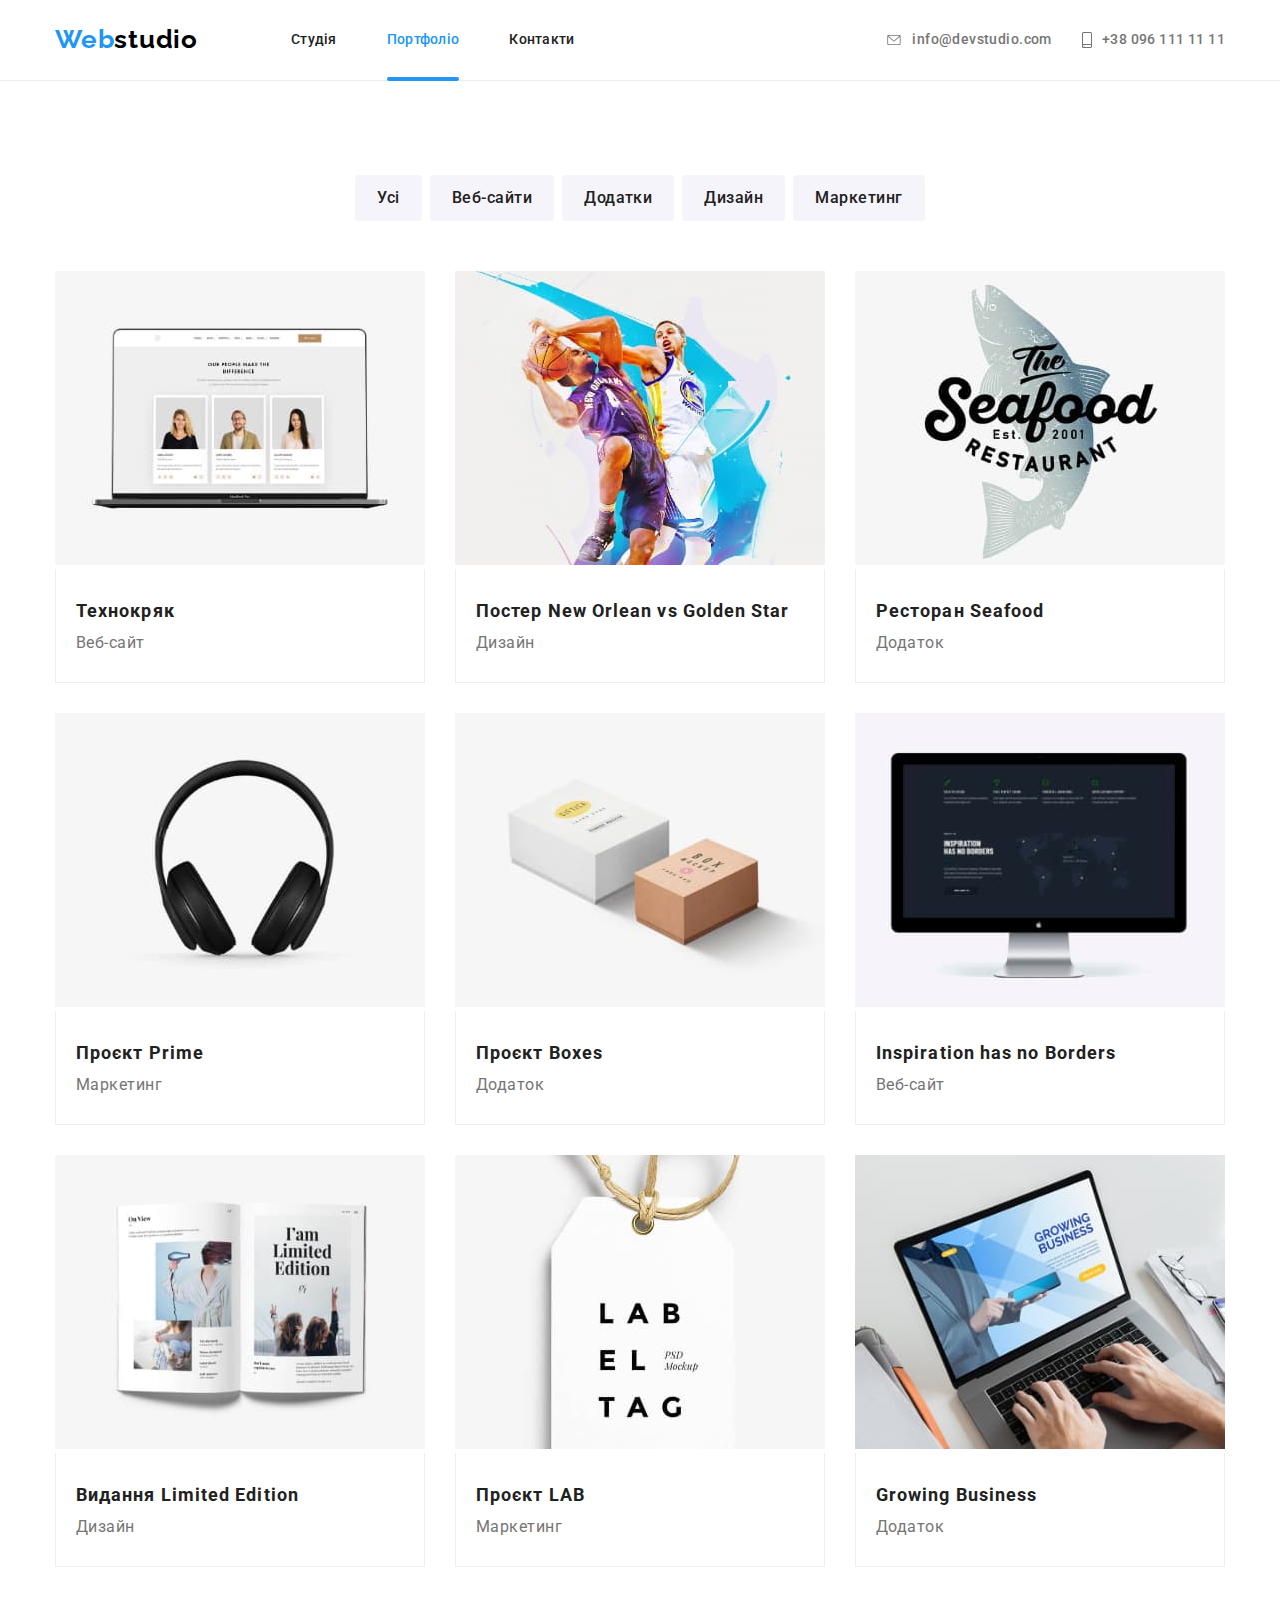
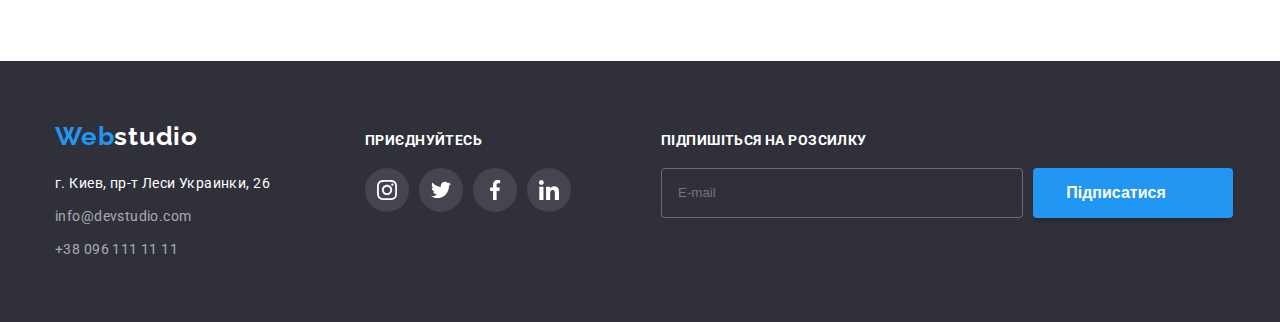
==== portfolio.html @ 60f8a57f "home-work-7-start" ====
<!DOCTYPE html>
<html lang="uk">

<head>
    <meta charset="UTF-8">
    <meta http-equiv="X-UA-Compatible" content="IE=edge">
    <meta name="viewport" content="width=device-width, initial-scale=1.0">
    <title>Document</title>
    <link rel="preconnect" href="https://fonts.googleapis.com">
    <link rel="preconnect" href="https://fonts.gstatic.com" crossorigin>
    <link href="https://fonts.googleapis.com/css2?family=Raleway:wght@700&family=Roboto:wght@400;500;700;900&display=swap"
        rel="stylesheet">
    <link rel="stylesheet" href="css/styles.css">

</head>

<body>
    <header class="headerr">
        <div class="conteiner">
            <nav class="head-naw"> <a href="/index.html" class="logo">Web<span class="stud">studio</span></a>
                <ul class="siste-nav list">
                    <li class="siste-li"><a href="./index.html" class="link">Студія</a></li>
                    <li class="siste-li"><a href="./portfolio.html" class="siste-a link">Портфоліо</a></li>
                    <li class="siste-li"><a href="./index.html" class="link">Контакти</a></li>
                </ul>
    
                <ul class="info list">
    
                    <li class="info-contackt">
                        <a href="mailto:info@devstudio.com" class="contackts">
    
                            <svg class="info-card" width="16" height="10">
                                <use href="./img/sprite.svg#envelope"></use>
                            </svg>
                            info@devstudio.com
    
                        </a>
                    </li>
    
                    <li class="info-contackt">
                        <a href="tel:+380961111111" class="contackts">
    
                            <svg class="info-card" width="10" height="16">
                                <use href="./img/sprite.svg#smartphone"></use>
                            </svg>
    
                            +38 096 111 11 11 </a>
                    </li>
    
                </ul>
            </nav>
        </div>
    </header>
<main>
        <!-- верхня частину -->
    <section class="about-porfolio porf-head">
        <div class="conteiner">
        <h1 class=" visually-hidden">Портфоліо</h1>
            <ul class="ebout-li list">
                <li class="ebount-link"><button type="button" class="btn">Усі</button></li>
                <li class="ebount-link"><button type="button" class="btn">Веб-сайти</button></li>
                <li class="ebount-link"><button type="button" class="btn">Додатки</button></li>
                <li class="ebount-link"><button type="button" class="btn">Дизайн</button></li>
                <li class="ebount-link"><button type="button" class="btn">Маркетинг</button></li>
                
            </ul>
        

            
        <!-- середина фото і опис робіт-->

        
            <ul class="hero list">  
                
                <li class="hero-child"> 
                <a href="" class="hero-site">
                <div class="hero-cart">
                    <p class="hero-p">Ресурс пропонує комплексні пропозиції з різним рівнем функціоналу та сервісів. Все це дозволить відвідувачу отримати
                    вичерпні відомості про компанію чи приватну особу.</p>
                   <img src="./img/porfolio/texno.jpg" alt="технокряк" width="370" >
                </div>
                   <div class="hero-block">
                        <h2 class="hero-titel">Технокряк</h2>
                        <p class="hero-text">Веб-сайт</p>
                    </div>
                </a>
                </li>
            
                <li class="hero-child"> 
                    <a href="" class="hero-site">
                        <div class="hero-cart">
                            <p class="hero-p">Ресурс пропонує комплексні пропозиції з різним рівнем функціоналу та сервісів. Все це дозволить
                                відвідувачу отримати
                                вичерпні відомості про компанію чи приватну особу.</p>
                            <img src="./img/porfolio/poster.jpg" alt="баскедбольні гравці" width="370">
                    </div>
                    <div class="hero-block">
                    <h2 class="hero-titel">Постер New Orlean vs Golden Star</h2>
                    <p class="hero-text">Дизайн</p>
                    </div>
                    </a>
                </li>

                <li class="hero-child"> 
                    <a href="" class="hero-site">
                        <div class="hero-cart">
                            <p class="hero-p">Ресурс пропонує комплексні пропозиції з різним рівнем функціоналу та сервісів. Все це дозволить
                                відвідувачу отримати
                                вичерпні відомості про компанію чи приватну особу.</p>
                            <img src="./img/porfolio/restuarent.jpg" alt="акула" width="370">
                        </div>
                            <div class="hero-block">
                    <h2 class="hero-titel">Ресторан Seafood</h2>
                    <p class="hero-text">Додаток</p>
                    </div>
                    </a>
                </li>

                <li class="hero-child"> 
                    <a href="" class="hero-site">
                        <div class="hero-cart">
                            <p class="hero-p">Ресурс пропонує комплексні пропозиції з різним рівнем функціоналу та сервісів. Все це дозволить
                                відвідувачу отримативичерпні відомості про компанію чи приватну особу.</p>
                            <img src="./img/porfolio/prime.jpg" alt="навушники" width="370">
                    </div>
                    <div class="hero-block">
                    <h2 class="hero-titel">Проєкт Prime</h2>
                    <p class="hero-text">Маркетинг</p>
                    </div>
                    </a>
                </li>

                <li class="hero-child"> 
                    <a href="" class="hero-site">
                        <div class="hero-cart">
                            <p class="hero-p">Ресурс пропонує комплексні пропозиції з різним рівнем функціоналу та сервісів. Все це дозволить
                                відвідувачу отримати вичерпні відомості про компанію чи приватну особу.</p>
                                <img src="./img/porfolio/box.jpg" alt="Коробка" width="370">
                        </div>
                    <div class="hero-block">
                    <h2 class="hero-titel">Проєкт Boxes</h2>
                    <p class="hero-text">Додаток</p>
                    </div>
                    </a>
                </li>

                <li class="hero-child"> 
                    <a href="" class="hero-site">
                        <div class="hero-cart">
                            <p class="hero-p">Ресурс пропонує комплексні пропозиції з різним рівнем функціоналу та сервісів. Все це дозволить
                                відвідувачу отримати вичерпні відомості про компанію чи приватну особу.</p>
                            <img src="./img/porfolio/imac.jpg" alt="компютер" width="370">
                         </div>
                    <div class="hero-block">
                    <h2 class="hero-titel">Inspiration has no Borders</h2>
                    <p class="hero-text">Веб-сайт</p>
                    </div>
                    </a>
                </li>

                <li class="hero-child"> 
                    <a href="" class="hero-site">
                        <div class="hero-cart">
                            <p class="hero-p">Ресурс пропонує комплексні пропозиції з різним рівнем функціоналу та сервісів. Все це дозволить
                                відвідувачу отримативичерпні відомості про компанію чи приватну особу.</p>
                             <img src="./img/porfolio/book.jpg" alt="книга" width="370">
                        </div>
                    <div class="hero-block">
                       <h2 class="hero-titel">Видання Limited Edition</h2>
                        <p class="hero-text">Дизайн</p>
                    </div>
                    </a>
                </li>
                
                <li class="hero-child"> 
                    <a href="" class="hero-site">
                        <div class="hero-cart">
                            <p class="hero-p">Ресурс пропонує комплексні пропозиції з різним рівнем функціоналу та сервісів. Все це дозволить
                                відвідувачу отримативичерпні відомості про компанію чи приватну особу.</p>
                            <img src="./img/porfolio/lab.jpg" alt="картинка" width="370">
                        </div>
                    <div class="hero-block">
                        <h2 class="hero-titel">Проєкт LAB</h2>
                        <p class="hero-text">Маркетинг</p>
                    </div>
                    </a>
                </li>

                <li class="hero-child"> 
                    <a href="" class="hero-site">
                        <div class="hero-cart">
                            <p class="hero-p">Ресурс пропонує комплексні пропозиції з різним рівнем функціоналу та сервісів. Все це дозволить
                                відвідувачу отримативичерпні відомості про компанію чи приватну особу.</p>
                            <img src="./img/porfolio/macbook.jpg" alt="компютер" width="370">
                        </div>
                    <div class="hero-block">
                         <h2 class="hero-titel">Growing Business</h2>
                        <p class="hero-text">Додаток</p>
                    </div>
                    </a>
                </li>
            </ul>

        </div>
    </section>
       
</main>
   

<footer class="footer">
    <div class="conteiner conteiner-flex">

        <div class="foter1">
            <a href="index.html" class="logo">Web<span class="llogo">studio</span></a>
            <address class="address">
                <ul class="titel list">
                    <li><a href="https://goo.gl/maps/CPtrU1FHBa2aNyZL9" target="_blank"
                            rel="noopener noreferrer nofollow" class="adress">г. Киев, пр-т Леси
                            Украинки, 26</a></li>
                    <li><a href="mailto:info@devstudio.com" class="contackt">info@devstudio.com</a></li>
                    <li><a href="tel:+380961111111" class="contackt">+38 096 111 11 11</a></li>
                </ul>
            </address>
        </div>

        <div class="footer2">
            <h4 class="gogo">приєднуйтесь</h4>
            
            <ul class="communic-ul list">
                <li class="communic-li">

                    <a href="" class="a-communic">
                        <svg class="svg-communic" width="20" height="20">
                            <use href="./img/sprite.svg#instagram" class="use"></use>
                        </svg>
                    </a>

                </li>
                <li class="communic-li">

                    <a href="" class="a-communic">
                        <svg class="svg-communic" width="20" height="20">
                            <use href="./img/sprite.svg#twitter" class="use"></use>
                        </svg>
                    </a>

                </li>
                <li class="communic-li">

                    <a href="" class="a-communic">
                        <svg class="svg-communic" width="20" height="20">
                            <use href="./img/sprite.svg#facebook" class="use"></use>
                        </svg>
                    </a>

                </li>
                <li class="communic-li">

                    <a href="" class="a-communic">
                        <svg class="svg-communic" width="20" height="20">
                            <use href="./img/sprite.svg#in" class="use"></use>
                        </svg>
                    </a>

                </li>
            </ul>
        </div>


        <div class="footer3">
        
            <form action="" class="footer-form">
        
                <div class="flow-input">
                    <label for="email">Підпишіться на розсилку</label>
                    <input type="email" id="email" placeholder="E-mail" class="foot-input">
                </div>
        
                <div class="flow-foot">
                    <button class="flow-btn"> Підписатися
                        <svg class="flow-svg">
                            <use href="./img/ icons.svg#icon"></use>
                        </svg>
                    </button>
                </div>
            </form>
        </div>
        
        </div>
        </footer>

    </div>
</footer>
</body>

</html>
---- css/styles.css ----
/* основний колір color: #212121; */

/* синій колір #2196F3 */

/* для контактів #757575 */ 

/* для лого 2 #000000*/ 

/* для фону кнопки #F5F4FA */

/* для білого тексту #FFFFFF; */



h1,
h2,
h3,
h4,
h5,
h6,
ul,
p { margin: 0;
}

.conteiner { width: 1170px;
margin: 0 auto;
padding-left: 15px;
padding-right: 15px;}

* { text-decoration: none;}

:root { 
    --basic-colour:#212121;
    --minor-colour:#2196F3;
    --contacts-coluor:#757575;
    --logo-colour:#000000; 
    --button-colour:#F5F4FA;
    --text-wite:#FFFFFF; 
    --fon-colour: #F5F5F5;
    --footer-colour:rgba(255, 255, 255, 0.6);
    --button-active: #188CE8;
    --sectiom-dark-:#2F303A;
    --box-shadow-cart :0px 1px 3px rgba(0, 0, 0, 0.12),
        0px 1px 1px rgba(0, 0, 0, 0.14),
        0px 2px 1px rgba(0, 0, 0, 0.2);
    --sicial-colour-:#AFB1B8;
    --company-colour--: #AFB1B8;
    --linear-gradient-about--:rgba(47, 48, 58, 0.4);
    --icon-footer--: rgba(255, 255, 255, 0.1);
    --hover-card--:box-shadow: 0px 1px 1px rgba(0, 0, 0, 0.12), 0px 4px 4px rgba(0, 0, 0, 0.06), 1px 4px 6px rgba(0, 0, 0, 0.16);}

body { 
 color:var(--basic-colour);
 font-family: 'Roboto' , sans-serif; 
 font-style: normal;
margin: 0px;}
 
 /* загального використання */
 .visually-hidden { position: absolute;
        white-space: nowrap;
        width: 1px;
        height: 1px;
        overflow: hidden;
        border: 0;
        padding: 0;
        clip: rect(0 0 0 0);
        clip-path: inset(50%);
        margin: -1px;}
 
        .list {list-style: none;}

/* шапка */

.headerr {
border-bottom: 1px solid #ECECEC;}


.headerr .link{display: block;
text-decoration: none;
padding: 32px 0px;}

.headerr .head-naw { display: flex;
    align-items: center;}


.headerr .logo { margin-right: 93px;
    padding: 24px 0px;
    
    font-family: 'Raleway';
    font-weight: 700;
    font-size: 26px;
    line-height: 1.2;
    letter-spacing: 0.03em;
    color: var(--minor-colour);
    text-decoration: none;}
.logo .stud {color: var(--logo-colour);}



.siste-nav .link {
    font-weight: 500;
    font-size: 14px;
    line-height: 1.14;
    letter-spacing: 0.02em;
color: var(--basic-colour);
transition: color 250ms cubic-bezier(0.4, 0, 0.2, 1);}

.siste-nav .link:hover { color: var(--minor-colour);
}

.siste-nav .link:focus { color: var(--minor-colour);
}

.siste-nav {
display: flex;
padding: 0px;}

.siste-nav {gap: 50px;}

.siste-li { 
position: relative;
display: block;}

.siste-li .siste-a { color: var(--minor-colour);}

.siste-a::after {
    display: block;
    position: absolute;
    content: "";
    bottom: -1px;
    width: 100%;
    height: 4px;
    background-color:var(--minor-colour);
    border-radius: 2px;
}


/* контакти */

.info {display: flex;
align-items: center;}
 
.info {margin-left: auto;}

.info .info-contackt:last-child {margin-left: 30px;}

.info .contackts {
display: flex;
align-items: center;
    
padding-top: 32px;
padding-bottom: 32px;
font-weight: 500;
font-size: 14px;
line-height: 1.14;
letter-spacing: 0.03em;
color: var(--contacts-coluor);
transition: color 250ms cubic-bezier(0.4, 0, 0.2, 1);}

.info-card {fill: var(--contacts-coluor);}
.info .info-card {
    margin-right: 10px;
}
.contackts:hover ,
.contackts:focus  {
color: #188CE8; 
}
.contackts:hover svg,
.contackts:focus svg{
    fill: #188CE8;}







.headerr .link {text-decoration:none}
.headerr .logo {text-decoration: none}
.headerr .contackts {text-decoration: none}
/* верхня частина*/

.about {background-color:var(--sectiom-dark-);
    padding-top: 200px;
    padding-bottom: 200px;
}

.about {
    width: 1600px;
    margin: 0 auto;
    background-image: linear-gradient(var(--linear-gradient-about--), var(--linear-gradient-about--)), url(../img/Img.svg) ;
    background-repeat: no-repeat;
    
}

.about .titel {
    margin: 0 auto;
    max-width: 696px;
    text-align: center;
    font-weight: 900;
    font-size: 44px;
    line-height: 1.36;
    letter-spacing: 0.06em;
    text-transform: uppercase;
    color: var(--text-wite)}

    .about  .about-btn { 
        border: none;
        color: var(--text-wite);
        background-color: var(--minor-colour);  
        cursor: pointer;
        font-weight: 700;
        font-size: 16px;
        line-height: 1.87;
        letter-spacing: 0.06em;}

       .about .about-btn {
        display: block;
        margin: 0 auto ;
        margin-top: 30px;
        padding: 10px 32px;
       
        border-radius: 4px;
        box-shadow: 0px 4px 4px rgba(0, 0, 0, 0.15);
        font-family: 'Roboto',sans-serif;
        transition: background-color 250ms cubic-bezier(0.4, 0, 0.2, 1);}

        .about .about-btn:hover {background-color: var(--button-active);
        }
        .about .about-btn:focus {background-color: var(--button-active);
        }
        
           /* кнопка */

       .backdrop { 
        position: fixed;
        top: 0;
        left: 0;
        width: 100%;
        height: 100%;
        background-color: rgba(0, 0, 0, 0.2);
        opacity: 1;
        transition: opacity 250ms cubic-bezier(0.4 , 0 , 0.2 , 1) ;
        } 

       .is-hidden { 
        opacity: 0;
        pointer-events: none;
        transition: opacity 250ms cubic-bezier(0.4, 0, 0.2, 1) ;
    }
        
        .modal{
        position: absolute;
        
        top: 50%;
        left: 50%;
        min-height: 581px;
        min-width: 528px;
        
        background-color: #FFFFFF;
        transform: translate(-50%, -50%);
        
        box-shadow: 0px 1px 3px rgba(0, 0, 0, 0.12), 0px 1px 1px rgba(0, 0, 0, 0.14), 0px 2px 1px rgba(0, 0, 0, 0.2);
        border-radius: 4px;}

        .modal-btn { 
            position: absolute;
            display: flex;
            align-items: center;
            justify-content: center;
            width: 30px;
            height: 30px;
            top: 10px;
            right: 10px;
            border-radius: 50%;
            border: 1px solid rgba(0, 0, 0, 0.1);
            background-color: #FFFFFF;
            z-index: 1;
        cursor: pointer;}

            .modal-btn:hover .modal-svg ,
            .modal-btn:focus .modal-svg
            { fill: var(--minor-colour);}

        .modal-svg { 
            position: absolute;
            width: 18px;
            height: 18px;
            fill: #000000;
            transition: fill 250ms cubic-bezier(0.4, 0, 0.2, 1);}

                 
/*-- ввод даних  */

.form-group { padding: 40px;
position: relative;}

 .modal-p {
text-align: center;
font-weight: 700;
font-size: 20px;
line-height: 23px;
text-align: center;
letter-spacing: 0.03em;
color: #212121;
margin-bottom: 12px;
}

.box-input{ 
display: flex;
flex-direction: column;
position: relative;

}

.box-input label { 
    font-weight: 400;
        font-size: 12px;
        line-height: 14px;
        letter-spacing: 0.01em;
        color: #757575;
        margin-bottom: 4px;
}
    
.box-input .class-input {
    
    width: 100%;
    max-width: 406px;
    padding-left: 42px;
    height: 38px;
    border: 1px solid rgba(33, 33, 33, 0.2);
    border-radius: 4px;
    margin-bottom: 10px;
    outline: none;
    transition: border 250ms cubic-bezier(0.4 , 0 , 0.2 , 1);
    cursor: pointer;
}



.box-input .svg-box {
    position: absolute;
    top: 38px;
    left: 14px;
    transform: translateY(-50%);
    
    width: 18px;
    height: 18px;
    transition: fill 250ms cubic-bezier(0.4, 0, 0.2, 1);}


.lebal-box:focus-within + .focus-box {fill: var(--minor-colour); }
.lebal-box:focus-within .class-input { border-color: var(--minor-colour);}

.lebal-box:hover + .focus-box {fill: var(--minor-colour);}
.lebal-box:hover .class-input {border-color: var(--minor-colour);}




.textarea-coment {
    box-sizing: border-box;
    max-width: 448px;
    max-height: 120px;
    border: 1px solid rgba(33, 33, 33, 0.2);
    border-radius: 4px;
    resize: none;
 }

 .box-input textarea { 
    font-weight: 400;
        font-size: 12px;
        line-height: 14px;
        letter-spacing: 0.01em;
        color: rgba(117, 117, 117, 0.5);
        padding: 12px 16px;
        outline: none}
   


/*-- нижній рядок  */

.label-check { 
    display: flex;
    justify-content: flex-start;
    align-items: center;

    margin-top: 20px;
    margin-left: 12px;
    gap: 10px;
   
   font-weight: 400;
        font-size: 14px;
        line-height: 24px;
        letter-spacing: 0.03em;
        color: #757575;}
    
.checkbox:checked + .span-box { 
    background-color: var(--minor-colour);
    background-image: url(../img/like.svg);
    background-size: contain;
    border-color: var(--minor-colour);}
        

 .checkbox {
     appearance: none;
     position: absolute;}
  
.span-box {
     width: 13px;
    height: 13px;
    border: 2px solid #212121;
    border-radius: 4px;}

.checkbox-a {
    color: var(--minor-colour);
    text-decoration: underline;
}


    .btn-send {
     position: absolute;
     top: 491px;
     left: 164px;
     width: 200px;
     height: 50px;


     background: #2196F3;
     box-shadow: 0px 4px 4px rgba(0, 0, 0, 0.15);
     border-radius: 4px;
     color: var(--text-wite);
     border: 0px;
     cursor: pointer;
     transition: background-color 250ms cubic-bezier(0.4 , 0 , 0.2 , 1 );}

     .btn-send:hover { background-color: var(--button-active);}


 

         
  /*-- про нас */
  
.block-about { 
    display: flex;
    justify-content: center;
width: 270px;
height: 120px;
background-color: var(--button-colour);
border-radius: 4px;
}
  
.block-about .about-svg { 
padding-top: 25px;
    width: 65px;
    height: 70px;
}
  
.about-us .titel {
    
    margin-bottom: 10px;
    font-weight: 700;
    font-size: 14px;
    line-height: 1.2;
    letter-spacing: 0.03em;
    text-transform: uppercase;
    color: var(--basic-colour);
    text-transform: uppercase;}

    .about-us .text {
        font-weight: 400;
        font-size: 14px;
        line-height: 2.0;
        letter-spacing: 0.03em;
        color: var(--contacts-coluor);}

    .about-us .about-me { 
        display: flex;
        padding-top: 94px;
        padding-bottom: 94px;
        padding-left: 0px;
    }
    
    
   
    .about-us  .list-li { width: 270px;}
    .about-us .list-li:not(:last-child) {margin-right: 30px;}

    
        .block-about { 
        text-align: center;
        width: 270px;
        height: 120px; 
        background-color: var(--button-colour);
        border-radius: 4px ;
        
        margin-bottom: 30px;}
        
        .block-svg { width: 65px;
        height: 70px;
        margin: 25px;}

        


/* -- чим ми займаємось-- */
.our-work {padding-bottom: 94px;}

.our-work .our-work-titel {
    text-align: center;
   margin-bottom: 50px;
    
    font-weight: 700;
    font-size: 36px;
    line-height: 1.2;
    letter-spacing: 0.03em;
    color: var(--basic-colour);}

 .work { display: flex;
         padding-left: 0px;
        margin: -15px;}


.work-li {margin: 15px;}


 

/* -- наша команда -- */
 
.team {background-color: var(--button-colour);

padding-top: 94px;
padding-bottom: 94px;}

.team .cart {background-color: var(--text-wite);
box-shadow: var(--box-shadow-cart);
}
.team .titel {
    margin-bottom: 50px;
    
    text-align: center;
    font-weight: 700;
    font-size: 36px;
    line-height: 1.2;
   letter-spacing: 0.03em;
    color:var(--basic-colour);}

.team .men {
        padding-top: 30px;
        text-align: center;
        font-weight: 500;
        font-size: 16px;
        line-height: 1.2;
        letter-spacing: 0.03em;
        color:var(--basic-colour);}

.team .text {margin-top: 10px;
            padding-bottom: 15px;
            text-align: center;
            font-weight: 400;
            font-size: 16px;
            line-height: 1.2;
            letter-spacing: 0.03em;
            color:var(--contacts-coluor);}

        .team-lid { padding: 0px;}

        .team .team-lid { display: flex;}
        .team .cart + .cart { margin-left: 30px;}
        
        .team .social {
            display: flex;
           justify-content: center;
       
        margin-bottom: 30px;
        padding: 0px;
        gap: 10px;}

        .team .svg-social { fill:var(--sicial-colour-);
        transition: fill 250ms cubic-bezier(0.4, 0, 0.2, 1);}
        .team .a-social {
            display: flex;
            padding: 12px;
            border-radius: 50%;
            transition: background-color 250ms cubic-bezier(0.4, 0, 0.2, 1); }

        .team .a-social:hover ,
        .team .a-social:focus { background-color: var(--button-active);}
       
        .team .a-social:hover use ,
        .team .a-social:focus use{fill: #FFFFFF;}
        
        
/* постійний клієнт*/


.client {
padding-top: 94px;
padding-bottom: 94px;}

.client .client-p { font-weight: 700;
    font-size: 36px;
    line-height: 42px;
    text-align: center;
    letter-spacing: 0.03em;
    color: #212121;}

.company {
display: flex;
justify-content: center;
gap: 30px;
margin-top: 50px;
padding: 0px;}

  

.company-a {
    display: flex;
    align-items: center;
    justify-content: center;
    width: 170px;
    height: 92px;
    border: 1px solid #AFB1B8;
    border-radius: 4px;
    cursor: pointer;
    transition: border-color 250ms cubic-bezier(0.4, 0, 0.2, 1);}

.company-svg {
    width: 106px;
    height: 60px;
    fill: var(--company-colour--);
    padding: 18px 32px;
    transition: fill 250ms cubic-bezier(0.4, 0, 0.2, 1) }
  

       .company-svg:hover ,
       .company-svg:focus
        {fill: var(--button-active);}
    
        .company-a:hover ,
        .company-a:focus { border-color: #188CE8;} 

        .company-a:focus svg ,
        .company-a:hover svg {fill: var(--button-active);
        }

/* 2 верхня частина для порфоліо навігація*/

.about-porfolio {text-align: center;
padding-top: 94px;
padding-bottom: 94px;}

.about-porfolio .ebout-li {display: flex;
    justify-content: center;
margin-bottom: 50px;
gap: 8px;
padding: 0px;}


.ebout-li .btn { border-radius: 4px;
border: 0px;}
.ebout-li .btn { padding: 6px 22px;}

.about-porfolio .btn {background: #F5F4FA;
    color:var(--basic-colour);
    font-family: 'Roboto';
    font-weight: 500;
    font-size: 16px;
    line-height: 2.15;
    letter-spacing: 0.03em;
    cursor: pointer;
transition: background-color 250ms cubic-bezier(0.4, 0, 0.2, 1), color 250ms cubic-bezier(0.4, 0, 0.2, 1);}

.about-porfolio .btn:hover,
.about-porfolio .btn:focus {background-color: var(--minor-colour);
color: var(--text-wite);
}

.ebout-li {
    
    font-weight: 500;
    font-size: 16px;
    line-height: 1.6;
    letter-spacing: 0.03em;}

    
/* 2 середина фото і опис робіт*/



.hero {display: flex;
flex-wrap: wrap;
margin: -15px;
padding: 0px;} 

.hero-child {
   
    flex-basis: calc(100% / 3 - 30px);
    margin: 15px; }

.hero-site {
    position: relative;
    transition: box-shadow 250ms cubic-bezier(0.4, 0, 0.2, 1);
 }

.hero-cart { 
    overflow: hidden;
    position: relative;
}
.hero-cart::after    {
    z-index: 0;
    opacity: 0;
    position: absolute;
    transform: translateY(100%);
    content: "";
    left: 0;
    top: 0;
    width: 100%;
    height: 294px;
    background: rgba(33, 150, 243, 0.9);
    transition: opacity 250ms cubic-bezier(0.4, 0, 0.2, 1) ,
    transform 250ms cubic-bezier(0.4, 0, 0.2, 1);
}

.hero-p {
position: absolute;
padding: 63px 24px;
z-index: 1;
opacity: 0;
transform: translateY(100%);
    
    font-weight: 400;
    font-size: 18px;
    line-height: 28px;
    letter-spacing: 0.03em;
    color: var(--text-wite);
    transition: opacity 250ms cubic-bezier(0.4, 0, 0.2, 1),
    transform 250ms cubic-bezier(0.4, 0, 0.2, 1);
}


.hero-site:focus .hero-p ,
.hero-site:hover .hero-p{
    transform: translateY(0);
    opacity: 1;
    
    
}

.hero-site:focus .hero-cart::after ,
.hero-site:hover .hero-cart::after {
    transform: translateY(0);
    opacity: 1;
   
}

.hero-site {display: block;}

.hero-site:hover , 
.hero-site:focus
{box-shadow: 0px 1px 1px rgba(0, 0, 0, 0.12), 0px 4px 4px rgba(0, 0, 0, 0.06), 1px 4px 6px rgba(0, 0, 0, 0.16);
}




.hero-block { 

padding: 24px 20px;
border: 1px solid #EEEEEE;
border-top: none;}



.hero-titel {
    
    text-align: initial;
    font-weight: 700;
    font-size: 18px;
    line-height: 2.0;
    letter-spacing: 0.06em;
    color:var(--basic-colour); }

.hero-text {
   
    
    text-align: initial;
    font-weight: 400;
    font-size: 16px;
    line-height: 1.8;
    letter-spacing: 0.03em;
    color: var(--contacts-coluor);}


/* підвал */
.footer {
background-color: #2F303A;
padding-top: 60px;
padding-bottom: 60px;
font-family: 'Roboto';
font-style: normal;
}

.conteiner-flex {display: flex;
    align-items: baseline;}



.footer .logo {
    height: 31px;
    margin-bottom: 20px;
    display: inline-block;
    font-family: 'Raleway';
    font-weight: 700;
    font-size: 26px;
    line-height: 1.2;
    letter-spacing: 0.03em;
    color: var(--minor-colour);
    text-decoration: none;}

.address { font-family:normal;
    width: 240px;
    margin: 0px;
}

.footer  .llogo {color:var(--text-wite);
}



.titel {font-family: 'Roboto';
    font-style: normal;
     padding: 0px;} 

   .footer .contackt {

    font-weight: 400;
    font-size: 14px;
    line-height: 1.71;
    letter-spacing: 0.03em;
    color:var(--footer-colour);
    text-decoration: none;
    font-style: normal;
    transition: color 250ms cubic-bezier(0.4, 0, 0.2, 1);}
    
    .footer .contackt:hover ,
    .footer .contackt:focus {color: var(--minor-colour);
    }
     

    .footer .adress {
        font-weight: 400;
        font-size: 14px;
        line-height: 1.71;
        letter-spacing: 0.03em;
        color:var(--text-wite);
        text-decoration: none;
        font-style: normal;
        transition: color 250ms cubic-bezier(0.4, 0, 0.2, 1);}

     .footer .adress:hover ,
    .footer .adress:focus {color: var(--minor-colour);
    }
     
      
      .footer .titel li{margin-bottom: 9px;}
    .footer .titel li:last-child{margin-bottom: 0px;}

   
    
    .footer2 {margin-left: 70px;}

    .gogo {
        
        margin-bottom: 20px;
        font-weight: 700;
        font-size: 14px;
        line-height: 16px;
        letter-spacing: 0.03em;
        text-transform: uppercase;
        color: var(--text-wite)}

    .communic-ul{
    display: flex;
    justify-content: center;
    padding: 0px;
    gap: 10px;}

     .communic-li {
       
        padding: 0px;
        width: 44px;
        height: 44px; }

      .a-communic {
        display: flex;
        padding: 12px;
        border-radius: 50%;
        background-color: var(--icon-footer--);
        transition: background-color 250ms cubic-bezier(0.4, 0, 0.2, 1);}

        .a-communic:hover ,
        .a-communic:focus{background-color: var(--minor-colour);
        }
        .svg-communic {fill: var(--text-wite);}



        /* footer3 */
        
        .footer3 { margin-left: 90px;}

        .footer-form {
            display: flex;
            align-items: flex-end;
           }

        .footer3 .flow-input {
          display: flex;
          flex-direction: column;
          font-weight: 700;
          gap: 20px;      
          font-size: 14px;
                line-height: 16px;
                letter-spacing: 0.03em;
                text-transform: uppercase;
                color: #FFFFFF;
        }

        .footer3 .foot-input { 
            width: 342px;
            height: 46px;
            border: 1px solid rgba(255, 255, 255, 0.3);
            background: inherit;
            border-radius: 4px;
            outline: none;
            color: var(--text-wite);
            padding-left: 16px;

        }

        
        

        .footer3 .flow-btn { 
            display: flex;
            align-items: center;
            justify-content: center;

            margin-left: 10px;


            background-color: #2196F3 ;
            width: 200px;
            height: 50px;
            box-shadow: 0px 4px 4px rgba(0, 0, 0, 0.15);
            border-radius: 4px;
            border: none;

            font-weight: 700;
            font-size: 16px;
            line-height: 30px;
            color: var(--text-wite)}
                
            
               
                
            


       
       

        .flow-svg { 
        width: 24px;
        height: 24px;
        padding-left: 10px;
        }
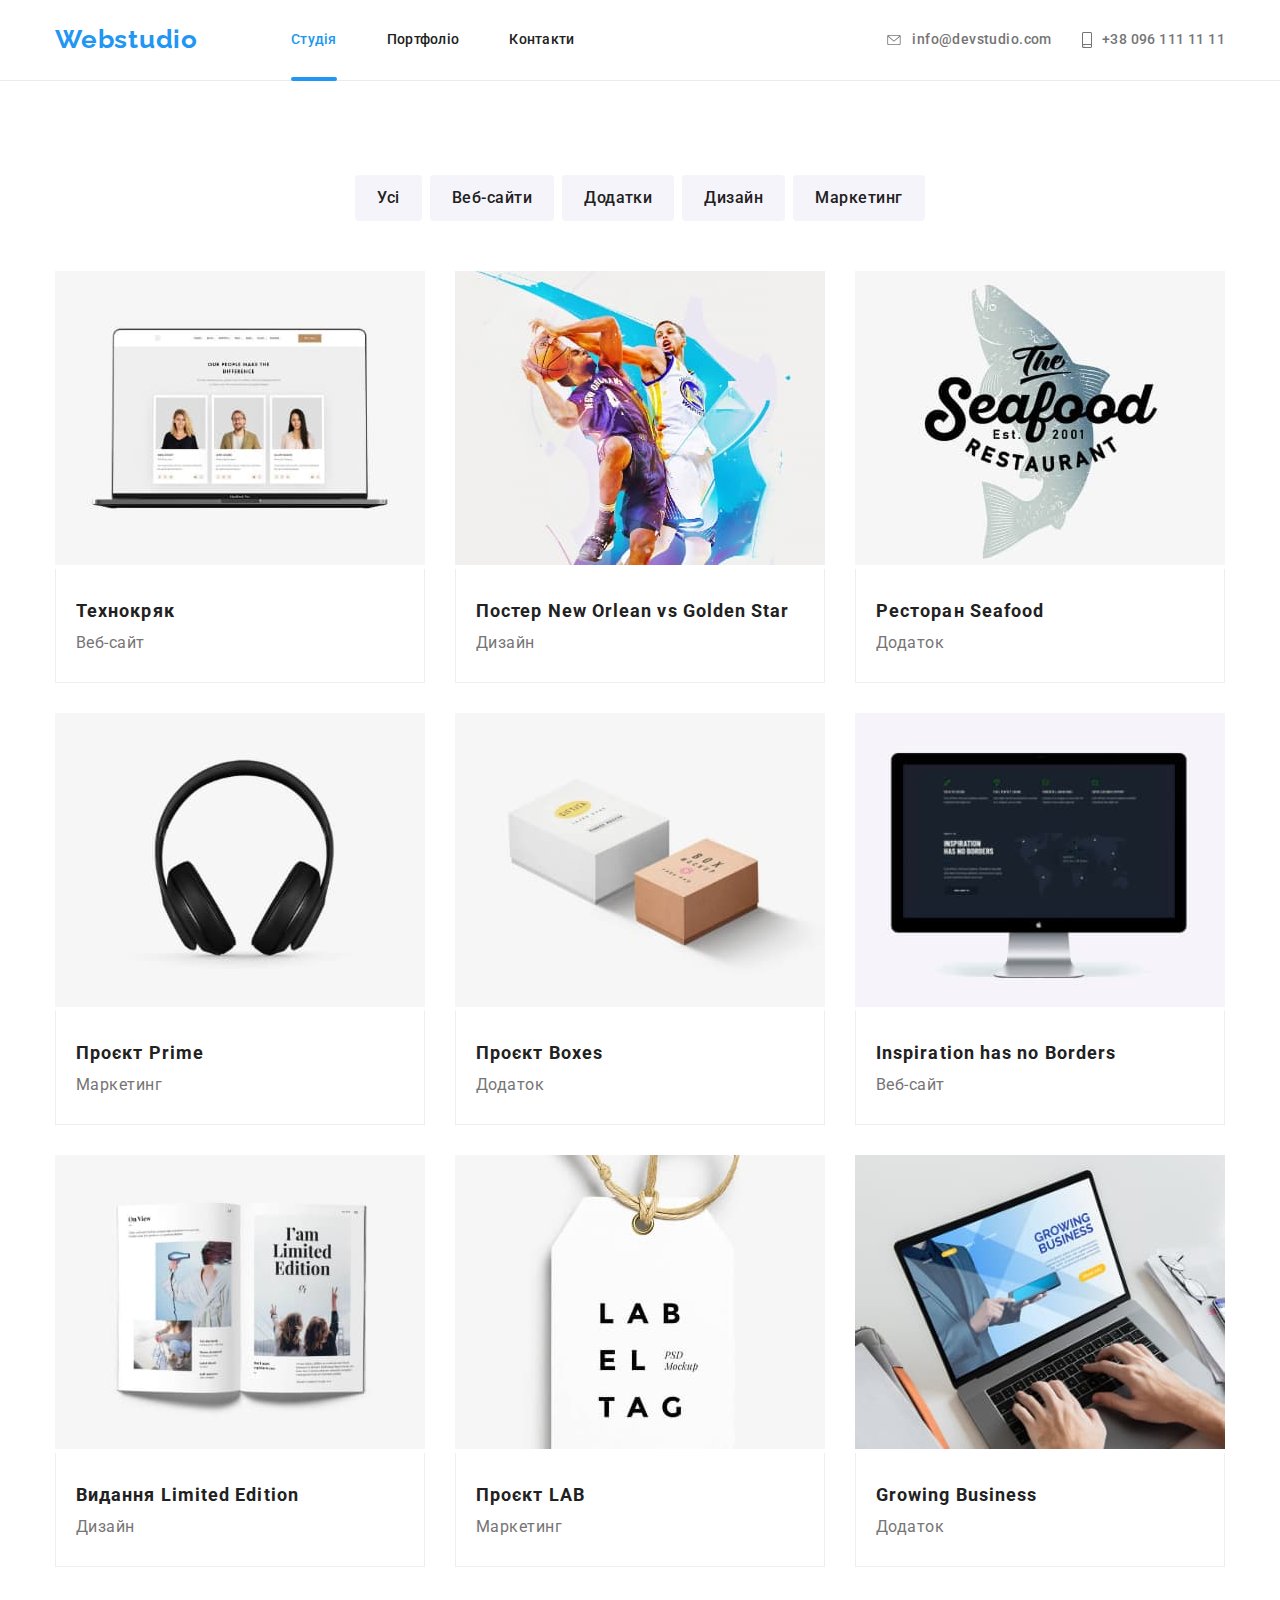
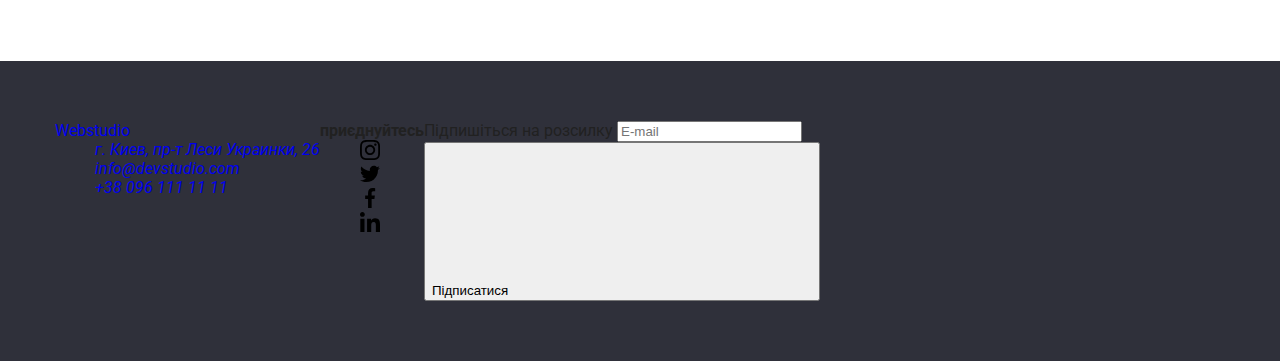
==== commit 5549897a: "home-work-07 BEM" ====
--- a/portfolio.html
+++ b/portfolio.html
@@ -15,19 +15,20 @@
 </head>
 
 <body>
-    <header class="headerr">
+    <header class="header">
         <div class="conteiner">
-            <nav class="head-naw"> <a href="/index.html" class="logo">Web<span class="stud">studio</span></a>
-                <ul class="siste-nav list">
-                    <li class="siste-li"><a href="./index.html" class="link">Студія</a></li>
-                    <li class="siste-li"><a href="./portfolio.html" class="siste-a link">Портфоліо</a></li>
-                    <li class="siste-li"><a href="./index.html" class="link">Контакти</a></li>
+            <nav class="header-naw"> <a href="/index.html" class="header-logo">Web<span
+                        class="header-stud">studio</span></a>
+                <ul class="header-nav list">
+                    <li class="header-set"><a href="./index.html" class="siste-a header-link">Студія</a></li>
+                    <li class="header-set"><a href="./portfolio.html" class="header-link">Портфоліо</a></li>
+                    <li class="header-set"><a href="./index.html" class="header-link">Контакти</a></li>
                 </ul>
     
                 <ul class="info list">
     
                     <li class="info-contackt">
-                        <a href="mailto:info@devstudio.com" class="contackts">
+                        <a href="mailto:info@devstudio.com" class="info-tel">
     
                             <svg class="info-card" width="16" height="10">
                                 <use href="./img/sprite.svg#envelope"></use>
@@ -38,7 +39,7 @@
                     </li>
     
                     <li class="info-contackt">
-                        <a href="tel:+380961111111" class="contackts">
+                        <a href="tel:+380961111111" class="info-tel">
     
                             <svg class="info-card" width="10" height="16">
                                 <use href="./img/sprite.svg#smartphone"></use>
@@ -53,15 +54,15 @@
     </header>
 <main>
         <!-- верхня частину -->
-    <section class="about-porfolio porf-head">
+    <section class="porfolio porf-head">
         <div class="conteiner">
         <h1 class=" visually-hidden">Портфоліо</h1>
-            <ul class="ebout-li list">
-                <li class="ebount-link"><button type="button" class="btn">Усі</button></li>
-                <li class="ebount-link"><button type="button" class="btn">Веб-сайти</button></li>
-                <li class="ebount-link"><button type="button" class="btn">Додатки</button></li>
-                <li class="ebount-link"><button type="button" class="btn">Дизайн</button></li>
-                <li class="ebount-link"><button type="button" class="btn">Маркетинг</button></li>
+            <ul class="porfolio-list list">
+                <li class="porfolio-link"><button type="button" class="porfolio-btn">Усі</button></li>
+                <li class="porfolio-link"><button type="button" class="porfolio-btn">Веб-сайти</button></li>
+                <li class="porfolio-link"><button type="button" class="porfolio-btn">Додатки</button></li>
+                <li class="porfolio-link"><button type="button" class="porfolio-btn">Дизайн</button></li>
+                <li class="porfolio-link"><button type="button" class="porfolio-btn">Маркетинг</button></li>
                 
             </ul>
         
--- a/css/styles.css
+++ b/css/styles.css
@@ -71,19 +71,19 @@
 
 /* шапка */
 
-.headerr {
+.header {
 border-bottom: 1px solid #ECECEC;}
 
 
-.headerr .link{display: block;
+.header-link{display: block;
 text-decoration: none;
 padding: 32px 0px;}
 
-.headerr .head-naw { display: flex;
+.header-naw { display: flex;
     align-items: center;}
 
 
-.headerr .logo { margin-right: 93px;
+.header-logo { margin-right: 93px;
     padding: 24px 0px;
     
     font-family: 'Raleway';
@@ -93,11 +93,11 @@
     letter-spacing: 0.03em;
     color: var(--minor-colour);
     text-decoration: none;}
-.logo .stud {color: var(--logo-colour);}
-
-
-
-.siste-nav .link {
+.stud {color: var(--logo-colour);}
+
+
+
+.header-link {
     font-weight: 500;
     font-size: 14px;
     line-height: 1.14;
@@ -105,24 +105,23 @@
 color: var(--basic-colour);
 transition: color 250ms cubic-bezier(0.4, 0, 0.2, 1);}
 
-.siste-nav .link:hover { color: var(--minor-colour);
-}
-
-.siste-nav .link:focus { color: var(--minor-colour);
-}
-
-.siste-nav {
+.header-link:hover { color: var(--minor-colour);
+}
+
+.header-link:focus { color: var(--minor-colour);
+}
+
+.header-nav {
 display: flex;
 padding: 0px;}
 
-.siste-nav {gap: 50px;}
-
-.siste-li { 
+.header-nav {gap: 50px;}
+
+.header-set { 
 position: relative;
 display: block;}
 
-.siste-li .siste-a { color: var(--minor-colour);}
-
+.siste-a { color: var(--minor-colour);}
 .siste-a::after {
     display: block;
     position: absolute;
@@ -142,9 +141,9 @@
  
 .info {margin-left: auto;}
 
-.info .info-contackt:last-child {margin-left: 30px;}
-
-.info .contackts {
+.info-contackt:last-child {margin-left: 30px;}
+
+.info-tel {
 display: flex;
 align-items: center;
     
@@ -161,23 +160,14 @@
 .info .info-card {
     margin-right: 10px;
 }
-.contackts:hover ,
-.contackts:focus  {
+.info-tel:hover ,
+.info-tel:focus  {
 color: #188CE8; 
 }
-.contackts:hover svg,
-.contackts:focus svg{
+.info-tel:hover svg,
+.info-tel:focus svg{
     fill: #188CE8;}
 
-
-
-
-
-
-
-.headerr .link {text-decoration:none}
-.headerr .logo {text-decoration: none}
-.headerr .contackts {text-decoration: none}
 /* верхня частина*/
 
 .about {background-color:var(--sectiom-dark-);
@@ -189,11 +179,9 @@
     width: 1600px;
     margin: 0 auto;
     background-image: linear-gradient(var(--linear-gradient-about--), var(--linear-gradient-about--)), url(../img/Img.svg) ;
-    background-repeat: no-repeat;
-    
-}
-
-.about .titel {
+    background-repeat: no-repeat;}
+
+.about-titel {
     margin: 0 auto;
     max-width: 696px;
     text-align: center;
@@ -204,7 +192,7 @@
     text-transform: uppercase;
     color: var(--text-wite)}
 
-    .about  .about-btn { 
+.about-btn { 
         border: none;
         color: var(--text-wite);
         background-color: var(--minor-colour);  
@@ -214,7 +202,7 @@
         line-height: 1.87;
         letter-spacing: 0.06em;}
 
-       .about .about-btn {
+.about-btn {
         display: block;
         margin: 0 auto ;
         margin-top: 30px;
@@ -225,9 +213,9 @@
         font-family: 'Roboto',sans-serif;
         transition: background-color 250ms cubic-bezier(0.4, 0, 0.2, 1);}
 
-        .about .about-btn:hover {background-color: var(--button-active);
+.about-btn:hover {background-color: var(--button-active);
         }
-        .about .about-btn:focus {background-color: var(--button-active);
+.about-btn:focus {background-color: var(--button-active);
         }
         
            /* кнопка */
@@ -259,7 +247,6 @@
         
         background-color: #FFFFFF;
         transform: translate(-50%, -50%);
-        
         box-shadow: 0px 1px 3px rgba(0, 0, 0, 0.12), 0px 1px 1px rgba(0, 0, 0, 0.14), 0px 2px 1px rgba(0, 0, 0, 0.2);
         border-radius: 4px;}
 
@@ -292,10 +279,10 @@
                  
 /*-- ввод даних  */
 
-.form-group { padding: 40px;
+.send { padding: 40px;
 position: relative;}
 
- .modal-p {
+ .send-p {
 text-align: center;
 font-weight: 700;
 font-size: 20px;
@@ -306,14 +293,14 @@
 margin-bottom: 12px;
 }
 
-.box-input{ 
+.send-input{ 
 display: flex;
 flex-direction: column;
 position: relative;
 
 }
 
-.box-input label { 
+.send-input label { 
     font-weight: 400;
         font-size: 12px;
         line-height: 14px;
@@ -322,7 +309,7 @@
         margin-bottom: 4px;
 }
     
-.box-input .class-input {
+.send-field {
     
     width: 100%;
     max-width: 406px;
@@ -338,7 +325,7 @@
 
 
 
-.box-input .svg-box {
+.send-svg {
     position: absolute;
     top: 38px;
     left: 14px;
@@ -349,16 +336,16 @@
     transition: fill 250ms cubic-bezier(0.4, 0, 0.2, 1);}
 
 
-.lebal-box:focus-within + .focus-box {fill: var(--minor-colour); }
-.lebal-box:focus-within .class-input { border-color: var(--minor-colour);}
-
-.lebal-box:hover + .focus-box {fill: var(--minor-colour);}
-.lebal-box:hover .class-input {border-color: var(--minor-colour);}
-
-
-
-
-.textarea-coment {
+.send-box:focus-within + .send-focus {fill: var(--minor-colour); }
+.send-box:focus-within .send-field { border-color: var(--minor-colour);}
+
+.send-box:hover + .send-focus {fill: var(--minor-colour);}
+.send-box:hover .send-field {border-color: var(--minor-colour);}
+
+
+
+
+.send-textarea {
     box-sizing: border-box;
     max-width: 448px;
     max-height: 120px;
@@ -367,7 +354,7 @@
     resize: none;
  }
 
- .box-input textarea { 
+ .send-textarea { 
     font-weight: 400;
         font-size: 12px;
         line-height: 14px;
@@ -380,7 +367,7 @@
 
 /*-- нижній рядок  */
 
-.label-check { 
+.send-check { 
     display: flex;
     justify-content: flex-start;
     align-items: center;
@@ -395,30 +382,30 @@
         letter-spacing: 0.03em;
         color: #757575;}
     
-.checkbox:checked + .span-box { 
+.send-checkbox:checked + .send-span { 
     background-color: var(--minor-colour);
     background-image: url(../img/like.svg);
     background-size: contain;
     border-color: var(--minor-colour);}
         
 
- .checkbox {
+ .send-checkbox {
      appearance: none;
      position: absolute;}
   
-.span-box {
+.send-span {
      width: 13px;
     height: 13px;
     border: 2px solid #212121;
     border-radius: 4px;}
 
-.checkbox-a {
+.send-check__a {
     color: var(--minor-colour);
     text-decoration: underline;
 }
 
 
-    .btn-send {
+    .send-btn {
      position: absolute;
      top: 491px;
      left: 164px;
@@ -434,30 +421,29 @@
      cursor: pointer;
      transition: background-color 250ms cubic-bezier(0.4 , 0 , 0.2 , 1 );}
 
-     .btn-send:hover { background-color: var(--button-active);}
+     .modal-btn__send:hover { background-color: var(--button-active);}
 
 
  
 
-         
-  /*-- про нас */
+/*-- про нас */
   
-.block-about { 
-    display: flex;
-    justify-content: center;
-width: 270px;
-height: 120px;
-background-color: var(--button-colour);
-border-radius: 4px;
-}
+
   
-.block-about .about-svg { 
+.qualities-svg { 
 padding-top: 25px;
     width: 65px;
     height: 70px;
 }
   
-.about-us .titel {
+.qualities-me {
+      display: flex;
+      padding-top: 94px;
+      padding-bottom: 94px;
+      padding-left: 0px;
+  }
+
+.qualities-titel {
     
     margin-bottom: 10px;
     font-weight: 700;
@@ -468,27 +454,29 @@
     color: var(--basic-colour);
     text-transform: uppercase;}
 
-    .about-us .text {
+    .qualities-text {
         font-weight: 400;
         font-size: 14px;
         line-height: 2.0;
         letter-spacing: 0.03em;
         color: var(--contacts-coluor);}
 
-    .about-us .about-me { 
+  
+
+    .qualities-list { width: 270px;}
+    .qualities-list:not(:last-child) {margin-right: 30px;}
+
+    .qualities-block {
         display: flex;
-        padding-top: 94px;
-        padding-bottom: 94px;
-        padding-left: 0px;
-    }
-    
-    
-   
-    .about-us  .list-li { width: 270px;}
-    .about-us .list-li:not(:last-child) {margin-right: 30px;}
-
-    
-        .block-about { 
+        justify-content: center;
+        align-items: flex-end;
+        width: 270px;
+        height: 120px;
+        background-color: var(--button-colour);
+        border-radius: 4px;
+        }
+
+    .qualities-block { 
         text-align: center;
         width: 270px;
         height: 120px; 
@@ -497,7 +485,7 @@
         
         margin-bottom: 30px;}
         
-        .block-svg { width: 65px;
+        .qualities-svg { width: 65px;
         height: 70px;
         margin: 25px;}
 
@@ -505,9 +493,9 @@
 
 
 /* -- чим ми займаємось-- */
-.our-work {padding-bottom: 94px;}
-
-.our-work .our-work-titel {
+.work {padding-bottom: 94px;}
+
+.work-titel {
     text-align: center;
    margin-bottom: 50px;
     
@@ -517,27 +505,24 @@
     letter-spacing: 0.03em;
     color: var(--basic-colour);}
 
- .work { display: flex;
+.work-list { display: flex;
          padding-left: 0px;
         margin: -15px;}
 
 
-.work-li {margin: 15px;}
+.work-set {margin: 15px;}
 
 
  
 
 /* -- наша команда -- */
  
-.team {background-color: var(--button-colour);
-
+.team {
+background-color: var(--button-colour);
 padding-top: 94px;
 padding-bottom: 94px;}
 
-.team .cart {background-color: var(--text-wite);
-box-shadow: var(--box-shadow-cart);
-}
-.team .titel {
+.team-titel {
     margin-bottom: 50px;
     
     text-align: center;
@@ -547,7 +532,17 @@
    letter-spacing: 0.03em;
     color:var(--basic-colour);}
 
-.team .men {
+.team-lid {
+    padding: 0px;
+    display: flex;
+}
+
+.team-cart {
+    background-color: var(--text-wite);
+    box-shadow: var(--box-shadow-cart);
+}
+
+.team-men {
         padding-top: 30px;
         text-align: center;
         font-weight: 500;
@@ -556,7 +551,7 @@
         letter-spacing: 0.03em;
         color:var(--basic-colour);}
 
-.team .text {margin-top: 10px;
+.team-text {margin-top: 10px;
             padding-bottom: 15px;
             text-align: center;
             font-weight: 400;
@@ -565,32 +560,30 @@
             letter-spacing: 0.03em;
             color:var(--contacts-coluor);}
 
-        .team-lid { padding: 0px;}
-
-        .team .team-lid { display: flex;}
-        .team .cart + .cart { margin-left: 30px;}
-        
-        .team .social {
-            display: flex;
-           justify-content: center;
-       
+
+        .team .team-cart + .team-cart { margin-left: 30px;}
+        
+        
+        .social {
+        display: flex;
+        justify-content: center;
         margin-bottom: 30px;
         padding: 0px;
         gap: 10px;}
 
-        .team .svg-social { fill:var(--sicial-colour-);
+        .social-svg { fill:var(--sicial-colour-);
         transition: fill 250ms cubic-bezier(0.4, 0, 0.2, 1);}
-        .team .a-social {
+        .social-site {
             display: flex;
             padding: 12px;
             border-radius: 50%;
             transition: background-color 250ms cubic-bezier(0.4, 0, 0.2, 1); }
 
-        .team .a-social:hover ,
-        .team .a-social:focus { background-color: var(--button-active);}
+        .team .social-site:hover ,
+        .team .social-site:focus { background-color: var(--button-active);}
        
-        .team .a-social:hover use ,
-        .team .a-social:focus use{fill: #FFFFFF;}
+        .team .social-site:hover use ,
+        .team .social-site:focus use{fill: #FFFFFF;}
         
         
 /* постійний клієнт*/
@@ -600,7 +593,7 @@
 padding-top: 94px;
 padding-bottom: 94px;}
 
-.client .client-p { font-weight: 700;
+.client-p { font-weight: 700;
     font-size: 36px;
     line-height: 42px;
     text-align: center;
@@ -648,22 +641,29 @@
 
 /* 2 верхня частина для порфоліо навігація*/
 
-.about-porfolio {text-align: center;
+.porfolio {text-align: center;
 padding-top: 94px;
 padding-bottom: 94px;}
 
-.about-porfolio .ebout-li {display: flex;
-    justify-content: center;
+.porfolio-list {
+display: flex;
+justify-content: center;
 margin-bottom: 50px;
 gap: 8px;
-padding: 0px;}
-
-
-.ebout-li .btn { border-radius: 4px;
+padding: 0px;
+
+font-weight: 500;
+font-size: 16px;
+line-height: 1.6;
+letter-spacing: 0.03em;
+}
+
+
+.porfolio-btn { border-radius: 4px;
 border: 0px;}
-.ebout-li .btn { padding: 6px 22px;}
-
-.about-porfolio .btn {background: #F5F4FA;
+.porfolio-btn { padding: 6px 22px;}
+
+.porfolio-btn {background: #F5F4FA;
     color:var(--basic-colour);
     font-family: 'Roboto';
     font-weight: 500;
@@ -673,17 +673,12 @@
     cursor: pointer;
 transition: background-color 250ms cubic-bezier(0.4, 0, 0.2, 1), color 250ms cubic-bezier(0.4, 0, 0.2, 1);}
 
-.about-porfolio .btn:hover,
-.about-porfolio .btn:focus {background-color: var(--minor-colour);
+.porfolio-btn:hover,
+.porfolio-btn:focus {background-color: var(--minor-colour);
 color: var(--text-wite);
 }
 
-.ebout-li {
-    
-    font-weight: 500;
-    font-size: 16px;
-    line-height: 1.6;
-    letter-spacing: 0.03em;}
+
 
     
 /* 2 середина фото і опис робіт*/
@@ -794,7 +789,9 @@
     color: var(--contacts-coluor);}
 
 
-/* підвал */
+/* підвал перший */
+
+
 .footer {
 background-color: #2F303A;
 padding-top: 60px;
@@ -808,7 +805,7 @@
 
 
 
-.footer .logo {
+.fhirst-logo {
     height: 31px;
     margin-bottom: 20px;
     display: inline-block;
@@ -820,21 +817,19 @@
     color: var(--minor-colour);
     text-decoration: none;}
 
-.address { font-family:normal;
+    .fhirst-logo__colour {
+    color: var(--text-wite);}
+
+    .fhirst-adres { font-family:normal;
     width: 240px;
-    margin: 0px;
-}
-
-.footer  .llogo {color:var(--text-wite);
-}
-
-
-
-.titel {font-family: 'Roboto';
+    margin: 0px;}
+
+    .fhirst-titel {
+    font-family: 'Roboto';
     font-style: normal;
      padding: 0px;} 
 
-   .footer .contackt {
+   .fhirst-contackt {
 
     font-weight: 400;
     font-size: 14px;
@@ -845,12 +840,12 @@
     font-style: normal;
     transition: color 250ms cubic-bezier(0.4, 0, 0.2, 1);}
     
-    .footer .contackt:hover ,
-    .footer .contackt:focus {color: var(--minor-colour);
+    .fhirst-contackt:hover ,
+    .fhirst-contackt:focus {color: var(--minor-colour);
     }
      
 
-    .footer .adress {
+    .fhirst-location {
         font-weight: 400;
         font-size: 14px;
         line-height: 1.71;
@@ -860,19 +855,20 @@
         font-style: normal;
         transition: color 250ms cubic-bezier(0.4, 0, 0.2, 1);}
 
-     .footer .adress:hover ,
-    .footer .adress:focus {color: var(--minor-colour);
+    .fhirst-location:hover ,
+    .fhirst-location:focus {color: var(--minor-colour);
     }
      
       
-      .footer .titel li{margin-bottom: 9px;}
-    .footer .titel li:last-child{margin-bottom: 0px;}
+    .fhirst-titel li{margin-bottom: 9px;}
+    .fhirst-titel li:last-child{margin-bottom: 0px;}
 
    
-    
-    .footer2 {margin-left: 70px;}
-
-    .gogo {
+        /* підвал другий */
+    
+    .second {margin-left: 70px;}
+
+    .second-titel {
         
         margin-bottom: 20px;
         font-weight: 700;
@@ -882,42 +878,42 @@
         text-transform: uppercase;
         color: var(--text-wite)}
 
-    .communic-ul{
+    .second-list{
     display: flex;
     justify-content: center;
     padding: 0px;
     gap: 10px;}
 
-     .communic-li {
+     .second-set {
        
         padding: 0px;
         width: 44px;
         height: 44px; }
 
-      .a-communic {
+      .second-site {
         display: flex;
         padding: 12px;
         border-radius: 50%;
         background-color: var(--icon-footer--);
         transition: background-color 250ms cubic-bezier(0.4, 0, 0.2, 1);}
 
-        .a-communic:hover ,
-        .a-communic:focus{background-color: var(--minor-colour);
+        .second-site:hover ,
+        .second-site:focus{background-color: var(--minor-colour);
         }
-        .svg-communic {fill: var(--text-wite);}
-
-
-
-        /* footer3 */
-        
-        .footer3 { margin-left: 90px;}
-
-        .footer-form {
+        .second-icon {fill: var(--text-wite);}
+
+
+
+                /* підвал другий */
+        
+        .third { margin-left: 90px;}
+
+        .third-form {
             display: flex;
             align-items: flex-end;
            }
 
-        .footer3 .flow-input {
+        .third-follow {
           display: flex;
           flex-direction: column;
           font-weight: 700;
@@ -929,7 +925,7 @@
                 color: #FFFFFF;
         }
 
-        .footer3 .foot-input { 
+        .third-input { 
             width: 342px;
             height: 46px;
             border: 1px solid rgba(255, 255, 255, 0.3);
@@ -941,10 +937,7 @@
 
         }
 
-        
-        
-
-        .footer3 .flow-btn { 
+         .third-btn { 
             display: flex;
             align-items: center;
             justify-content: center;
@@ -962,19 +955,15 @@
             font-weight: 700;
             font-size: 16px;
             line-height: 30px;
-            color: var(--text-wite)}
+            color: var(--text-wite);
+            cursor: pointer;
+            transition: background-color 250ms cubic-bezier(0.4, 0, 0.2, 1);}
+
+        .third-btn:hover { background-color: var(--button-active);}
                 
-            
-               
-                
-            
-
-
-       
-       
-
-        .flow-svg { 
+        .third-svg { 
         width: 24px;
         height: 24px;
         padding-left: 10px;
+        
         }
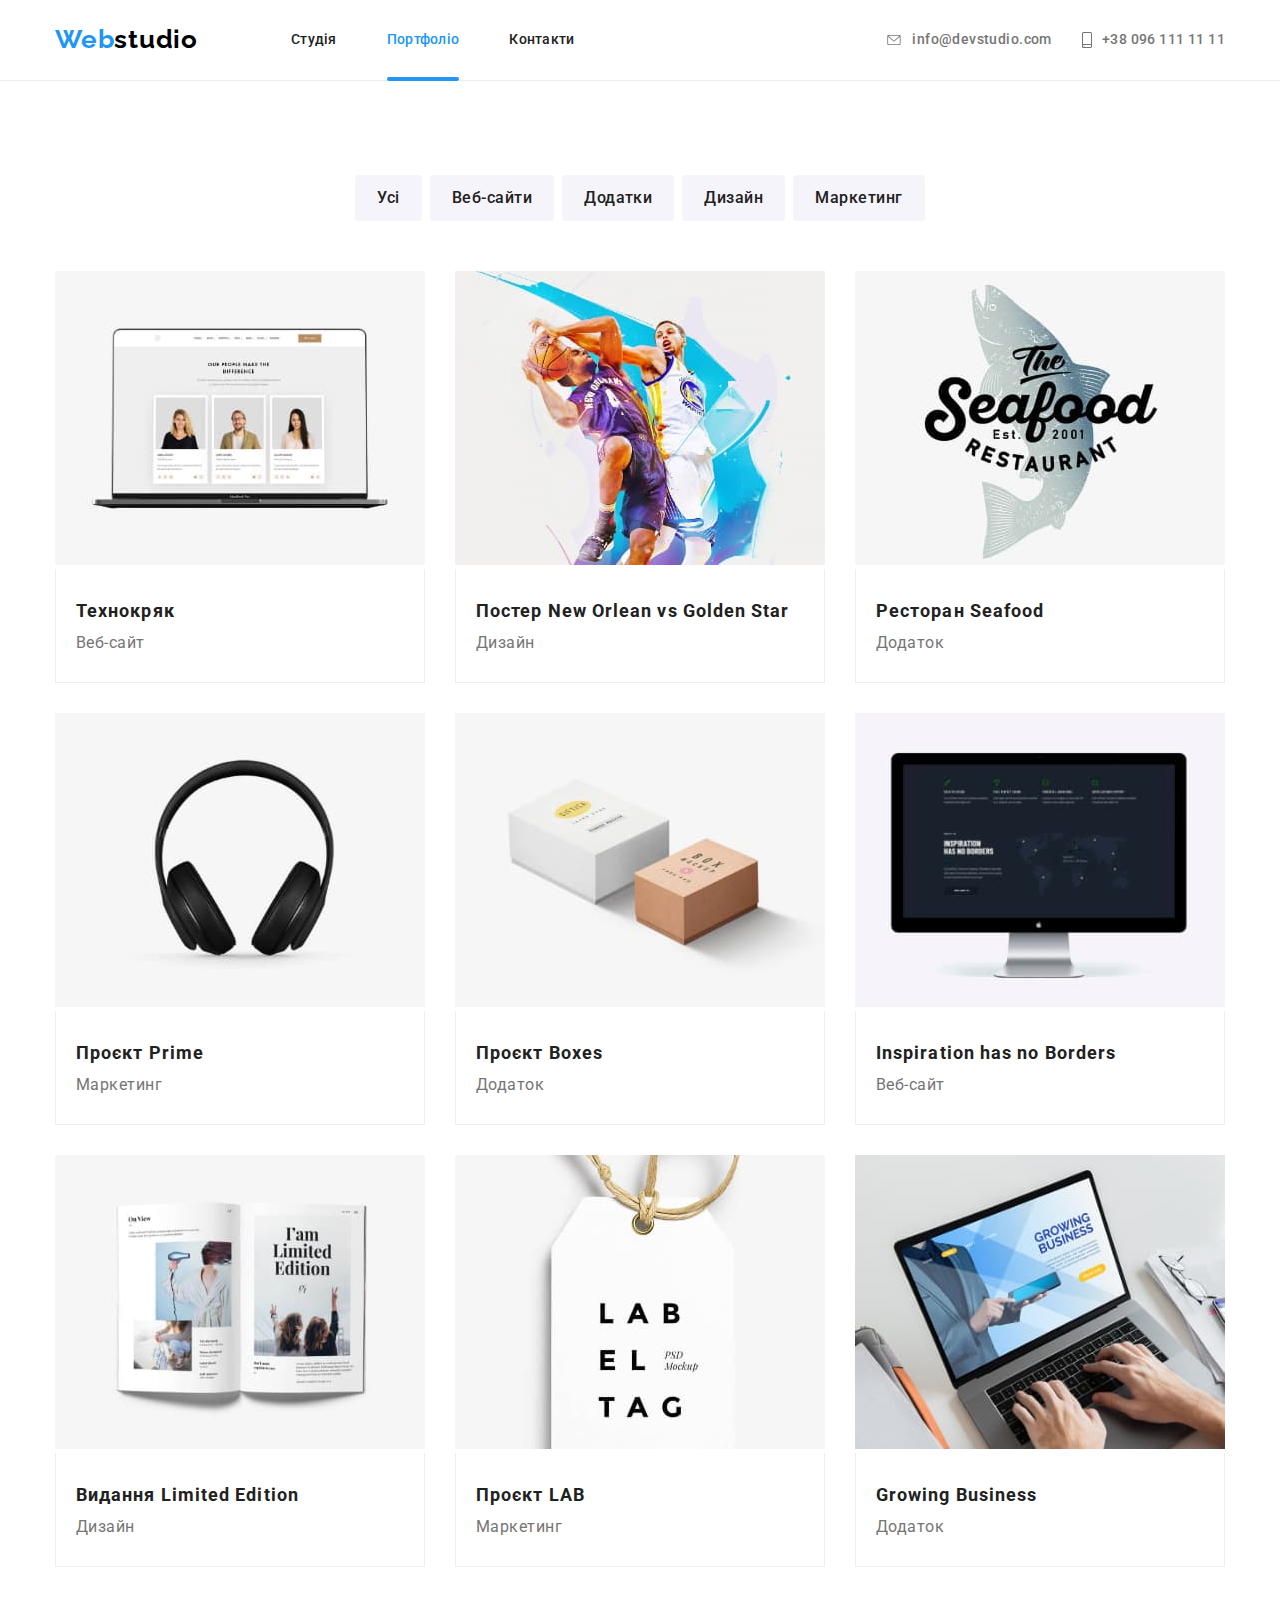
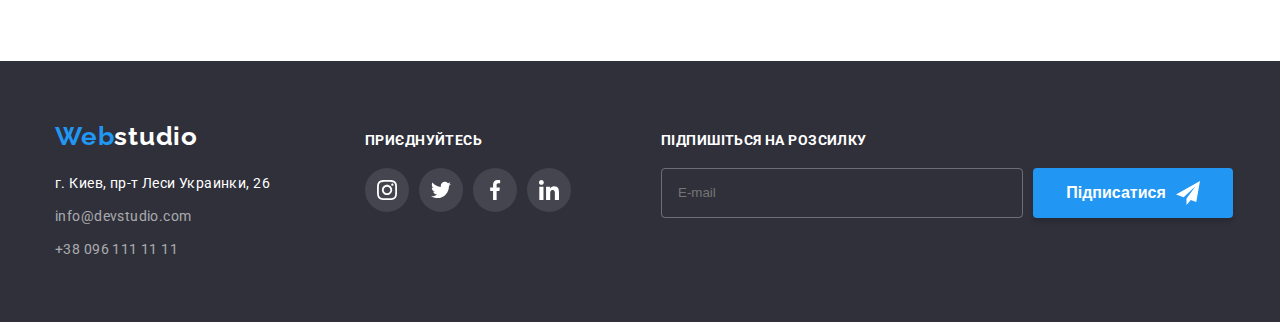
==== commit be7132de: "home-work-7" ====
--- a/portfolio.html
+++ b/portfolio.html
@@ -10,7 +10,7 @@
     <link rel="preconnect" href="https://fonts.gstatic.com" crossorigin>
     <link href="https://fonts.googleapis.com/css2?family=Raleway:wght@700&family=Roboto:wght@400;500;700;900&display=swap"
         rel="stylesheet">
-    <link rel="stylesheet" href="css/styles.css">
+    <link rel="stylesheet" href="css/main.css">
 
 </head>
 
@@ -20,8 +20,8 @@
             <nav class="header-naw"> <a href="/index.html" class="header-logo">Web<span
                         class="header-stud">studio</span></a>
                 <ul class="header-nav list">
-                    <li class="header-set"><a href="./index.html" class="siste-a header-link">Студія</a></li>
-                    <li class="header-set"><a href="./portfolio.html" class="header-link">Портфоліо</a></li>
+                    <li class="header-set"><a href="./index.html" class=" header-link">Студія</a></li>
+                    <li class="header-set"><a href="./portfolio.html" class="header-link siste-a">Портфоліо</a></li>
                     <li class="header-set"><a href="./index.html" class="header-link">Контакти</a></li>
                 </ul>
     
@@ -208,88 +208,85 @@
 </main>
    
 
-<footer class="footer">
-    <div class="conteiner conteiner-flex">
-
-        <div class="foter1">
-            <a href="index.html" class="logo">Web<span class="llogo">studio</span></a>
-            <address class="address">
-                <ul class="titel list">
-                    <li><a href="https://goo.gl/maps/CPtrU1FHBa2aNyZL9" target="_blank"
-                            rel="noopener noreferrer nofollow" class="adress">г. Киев, пр-т Леси
-                            Украинки, 26</a></li>
-                    <li><a href="mailto:info@devstudio.com" class="contackt">info@devstudio.com</a></li>
-                    <li><a href="tel:+380961111111" class="contackt">+38 096 111 11 11</a></li>
-                </ul>
-            </address>
-        </div>
-
-        <div class="footer2">
-            <h4 class="gogo">приєднуйтесь</h4>
-            
-            <ul class="communic-ul list">
-                <li class="communic-li">
-
-                    <a href="" class="a-communic">
-                        <svg class="svg-communic" width="20" height="20">
-                            <use href="./img/sprite.svg#instagram" class="use"></use>
-                        </svg>
-                    </a>
-
-                </li>
-                <li class="communic-li">
-
-                    <a href="" class="a-communic">
-                        <svg class="svg-communic" width="20" height="20">
-                            <use href="./img/sprite.svg#twitter" class="use"></use>
-                        </svg>
-                    </a>
-
-                </li>
-                <li class="communic-li">
-
-                    <a href="" class="a-communic">
-                        <svg class="svg-communic" width="20" height="20">
-                            <use href="./img/sprite.svg#facebook" class="use"></use>
-                        </svg>
-                    </a>
-
-                </li>
-                <li class="communic-li">
-
-                    <a href="" class="a-communic">
-                        <svg class="svg-communic" width="20" height="20">
-                            <use href="./img/sprite.svg#in" class="use"></use>
-                        </svg>
-                    </a>
-
-                </li>
-            </ul>
-        </div>
-
-
-        <div class="footer3">
+    <footer class="footer">
+        <div class="conteiner conteiner-flex" >
+           
+        <div class="fhirst">
+        <a href="index.html" class="fhirst-logo">Web<span class="fhirst-logo__colour">studio</span></a>
+        <address class="fhirst-adres">
+            <ul class="fhirst-titel list">
+                <li><a href="https://goo.gl/maps/CPtrU1FHBa2aNyZL9" target="_blank" rel="noopener noreferrer nofollow"
+                        class="fhirst-location">г. Киев, пр-т Леси
+                        Украинки, 26</a></li>
+                <li><a href="mailto:info@devstudio.com" class="fhirst-contackt">info@devstudio.com</a></li>
+                <li><a href="tel:+380961111111" class="fhirst-contackt">+38 096 111 11 11</a></li>
+            </ul>
+        </address>
+        </div>
+           
+        <div class="second">
+            <h4 class="second-titel">приєднуйтесь</h4>
+            <ul class="second-list list">
+                <li class="second-set"> 
+                    
+                        <a href="" class="second-site">
+                            <svg class="second-icon" width="20" height="20">
+                                <use href="./img/sprite.svg#instagram" class="use"></use>
+                            </svg>
+                        </a>
+                    
+                </li>
+                <li class="second-set">
+                    
+                        <a href="" class="second-site">
+                            <svg class="second-icon" width="20" height="20">
+                                <use href="./img/sprite.svg#twitter" class="use"></use>
+                            </svg>
+                        </a>
+                    
+                </li>
+                <li class="second-set"> 
+                    
+                        <a href="" class="second-site">
+                            <svg class="second-icon" width="20" height="20">
+                                <use href="./img/sprite.svg#facebook" class="use"></use>
+                            </svg>
+                        </a>
+                    
+                </li>
+                <li class="second-set">
+                   
+                        <a href="" class="second-site">
+                            <svg class="second-icon" width="20" height="20">
+                                <use href="./img/sprite.svg#in" class="use"></use>
+                            </svg>
+                        </a>
+                  
+                </li>
+            </ul>
+        </div>    
         
-            <form action="" class="footer-form">
-        
-                <div class="flow-input">
-                    <label for="email">Підпишіться на розсилку</label>
-                    <input type="email" id="email" placeholder="E-mail" class="foot-input">
-                </div>
-        
-                <div class="flow-foot">
-                    <button class="flow-btn"> Підписатися
-                        <svg class="flow-svg">
-                            <use href="./img/ icons.svg#icon"></use>
-                        </svg>
-                    </button>
-                </div>
+        <div class="third">
+            
+            <form action="" class="third-form">
+
+             <div class="third-follow">
+             <label for="email" >Підпишіться на розсилку</label>
+             <input type="email" id="email" placeholder="E-mail" class="third-input">
+            </div>
+            
+            <div class="third-subscribe">
+            <button class="third-btn"> Підписатися 
+                <svg class="third-svg">
+                    <use href="./img/icons.svg#icon"></use>
+                </svg>
+            </button>
+            </div>
             </form>
         </div>
-        
-        </div>
-        </footer>
-
+
+    </div>
+    </footer> 
     </div>
 </footer>
 </body>
--- a/css/main.css
+++ b/css/main.css
@@ -0,0 +1,1150 @@
+@charset "UTF-8";
+h1,
+h2,
+h3,
+h4,
+h5,
+h6,
+ul,
+p {
+  margin: 0;
+}
+
+.conteiner {
+  width: 1170px;
+  margin: 0 auto;
+  padding-left: 15px;
+  padding-right: 15px;
+}
+
+* {
+  text-decoration: none;
+}
+
+:root {
+  --basic-colour:#212121;
+  --minor-colour:#2196F3;
+  --contacts-coluor:#757575;
+  --logo-colour:#000000;
+  --button-colour:#F5F4FA;
+  --text-wite:#FFFFFF;
+  --fon-colour: #F5F5F5;
+  --footer-colour:rgba(255, 255, 255, 0.6);
+  --button-active: #188CE8;
+  --sectiom-dark-:#2F303A;
+  --box-shadow-cart:0px 1px 3px rgba(0, 0, 0, 0.12),
+      0px 1px 1px rgba(0, 0, 0, 0.14),
+      0px 2px 1px rgba(0, 0, 0, 0.2);
+  --sicial-colour-:#AFB1B8;
+  --company-colour--: #AFB1B8;
+  --linear-gradient-about--:rgba(47, 48, 58, 0.4);
+  --icon-footer--: rgba(255, 255, 255, 0.1);
+  --hover-card--:box-shadow: 0px 1px 1px rgba(0, 0, 0, 0.12), 0px 4px 4px rgba(0, 0, 0, 0.06), 1px 4px 6px rgba(0, 0, 0, 0.16);
+}
+
+body {
+  color: var(--basic-colour);
+  font-family: "Roboto", sans-serif;
+  font-style: normal;
+  margin: 0px;
+}
+
+/* загального використання */
+.visually-hidden {
+  position: absolute;
+  white-space: nowrap;
+  width: 1px;
+  height: 1px;
+  overflow: hidden;
+  border: 0;
+  padding: 0;
+  clip: rect(0 0 0 0);
+  -webkit-clip-path: inset(50%);
+          clip-path: inset(50%);
+  margin: -1px;
+}
+
+.list {
+  list-style: none;
+}
+
+.header {
+  border-bottom: 1px solid #ECECEC;
+}
+
+.header-link {
+  display: block;
+  text-decoration: none;
+  padding: 32px 0px;
+}
+
+.header-naw {
+  display: -webkit-box;
+  display: -ms-flexbox;
+  display: flex;
+  -webkit-box-align: center;
+      -ms-flex-align: center;
+          align-items: center;
+}
+
+.header-logo {
+  margin-right: 93px;
+  padding: 24px 0px;
+  font-family: "Raleway";
+  font-weight: 700;
+  font-size: 26px;
+  line-height: 1.2;
+  letter-spacing: 0.03em;
+  color: var(--minor-colour);
+  text-decoration: none;
+}
+
+.header-stud {
+  color: var(--logo-colour);
+}
+
+.header-link {
+  font-weight: 500;
+  font-size: 14px;
+  line-height: 1.14;
+  letter-spacing: 0.02em;
+  color: var(--basic-colour);
+  -webkit-transition: color 250ms cubic-bezier(0.4, 0, 0.2, 1);
+  transition: color 250ms cubic-bezier(0.4, 0, 0.2, 1);
+}
+
+.header-link:hover {
+  color: var(--minor-colour);
+}
+
+.header-link:focus {
+  color: var(--minor-colour);
+}
+
+.header-nav {
+  display: -webkit-box;
+  display: -ms-flexbox;
+  display: flex;
+  padding: 0px;
+}
+
+.header-nav {
+  gap: 50px;
+}
+
+.header-set {
+  position: relative;
+  display: block;
+}
+
+.siste-a {
+  color: var(--minor-colour);
+}
+
+.siste-a::after {
+  display: block;
+  position: absolute;
+  content: "";
+  bottom: -1px;
+  width: 100%;
+  height: 4px;
+  background-color: var(--minor-colour);
+  border-radius: 2px;
+}
+
+/* контакти */
+.info {
+  display: -webkit-box;
+  display: -ms-flexbox;
+  display: flex;
+  -webkit-box-align: center;
+      -ms-flex-align: center;
+          align-items: center;
+}
+
+.info {
+  margin-left: auto;
+}
+
+.info-contackt:last-child {
+  margin-left: 30px;
+}
+
+.info-tel {
+  display: -webkit-box;
+  display: -ms-flexbox;
+  display: flex;
+  -webkit-box-align: center;
+      -ms-flex-align: center;
+          align-items: center;
+  padding-top: 32px;
+  padding-bottom: 32px;
+  font-weight: 500;
+  font-size: 14px;
+  line-height: 1.14;
+  letter-spacing: 0.03em;
+  color: var(--contacts-coluor);
+  -webkit-transition: color 250ms cubic-bezier(0.4, 0, 0.2, 1);
+  transition: color 250ms cubic-bezier(0.4, 0, 0.2, 1);
+}
+
+.info-card {
+  fill: var(--contacts-coluor);
+}
+
+.info .info-card {
+  margin-right: 10px;
+}
+
+.info-tel:hover,
+.info-tel:focus {
+  color: #188CE8;
+}
+
+.info-tel:hover svg,
+.info-tel:focus svg {
+  fill: #188CE8;
+}
+
+.about {
+  background-color: var(--sectiom-dark-);
+  padding-top: 200px;
+  padding-bottom: 200px;
+}
+
+.about {
+  width: 1600px;
+  margin: 0 auto;
+  background-image: -webkit-gradient(linear, left top, left bottom, from(var(--linear-gradient-about--)), to(var(--linear-gradient-about--))), url(../img/Img.svg);
+  background-image: linear-gradient(var(--linear-gradient-about--), var(--linear-gradient-about--)), url(../img/Img.svg);
+  background-repeat: no-repeat;
+}
+
+.about-titel {
+  margin: 0 auto;
+  max-width: 696px;
+  text-align: center;
+  font-weight: 900;
+  font-size: 44px;
+  line-height: 1.36;
+  letter-spacing: 0.06em;
+  text-transform: uppercase;
+  color: var(--text-wite);
+}
+
+.about-btn {
+  border: none;
+  color: var(--text-wite);
+  background-color: var(--minor-colour);
+  cursor: pointer;
+  font-weight: 700;
+  font-size: 16px;
+  line-height: 1.87;
+  letter-spacing: 0.06em;
+}
+
+.about-btn {
+  display: block;
+  margin: 0 auto;
+  margin-top: 30px;
+  padding: 10px 32px;
+  border-radius: 4px;
+  -webkit-box-shadow: 0px 4px 4px rgba(0, 0, 0, 0.15);
+          box-shadow: 0px 4px 4px rgba(0, 0, 0, 0.15);
+  font-family: "Roboto", sans-serif;
+  -webkit-transition: background-color 250ms cubic-bezier(0.4, 0, 0.2, 1);
+  transition: background-color 250ms cubic-bezier(0.4, 0, 0.2, 1);
+}
+
+.about-btn:hover {
+  background-color: var(--button-active);
+}
+
+.about-btn:focus {
+  background-color: var(--button-active);
+}
+
+/* кнопка */
+.backdrop {
+  position: fixed;
+  top: 0;
+  left: 0;
+  width: 100%;
+  height: 100%;
+  background-color: rgba(0, 0, 0, 0.2);
+  opacity: 1;
+  -webkit-transition: opacity 250ms cubic-bezier(0.4, 0, 0.2, 1);
+  transition: opacity 250ms cubic-bezier(0.4, 0, 0.2, 1);
+}
+
+.is-hidden {
+  opacity: 0;
+  pointer-events: none;
+  -webkit-transition: opacity 250ms cubic-bezier(0.4, 0, 0.2, 1);
+  transition: opacity 250ms cubic-bezier(0.4, 0, 0.2, 1);
+}
+
+.modal {
+  position: absolute;
+  top: 50%;
+  left: 50%;
+  min-height: 581px;
+  min-width: 528px;
+  background-color: #FFFFFF;
+  -webkit-transform: translate(-50%, -50%);
+          transform: translate(-50%, -50%);
+  -webkit-box-shadow: 0px 1px 3px rgba(0, 0, 0, 0.12), 0px 1px 1px rgba(0, 0, 0, 0.14), 0px 2px 1px rgba(0, 0, 0, 0.2);
+          box-shadow: 0px 1px 3px rgba(0, 0, 0, 0.12), 0px 1px 1px rgba(0, 0, 0, 0.14), 0px 2px 1px rgba(0, 0, 0, 0.2);
+  border-radius: 4px;
+}
+
+.modal-btn {
+  position: absolute;
+  display: -webkit-box;
+  display: -ms-flexbox;
+  display: flex;
+  -webkit-box-align: center;
+      -ms-flex-align: center;
+          align-items: center;
+  -webkit-box-pack: center;
+      -ms-flex-pack: center;
+          justify-content: center;
+  width: 30px;
+  height: 30px;
+  top: 10px;
+  right: 10px;
+  border-radius: 50%;
+  border: 1px solid rgba(0, 0, 0, 0.1);
+  background-color: #FFFFFF;
+  z-index: 1;
+  cursor: pointer;
+}
+
+.modal-btn:hover .modal-svg,
+.modal-btn:focus .modal-svg {
+  fill: var(--minor-colour);
+}
+
+.modal-svg {
+  position: absolute;
+  width: 18px;
+  height: 18px;
+  fill: #000000;
+  -webkit-transition: fill 250ms cubic-bezier(0.4, 0, 0.2, 1);
+  transition: fill 250ms cubic-bezier(0.4, 0, 0.2, 1);
+}
+
+/*-- ввод даних  */
+.send {
+  padding: 40px;
+  position: relative;
+}
+
+.send-p {
+  text-align: center;
+  font-weight: 700;
+  font-size: 20px;
+  line-height: 23px;
+  text-align: center;
+  letter-spacing: 0.03em;
+  color: #212121;
+  margin-bottom: 12px;
+}
+
+.send-input {
+  display: -webkit-box;
+  display: -ms-flexbox;
+  display: flex;
+  -webkit-box-orient: vertical;
+  -webkit-box-direction: normal;
+      -ms-flex-direction: column;
+          flex-direction: column;
+  position: relative;
+}
+
+.send-input label {
+  font-weight: 400;
+  font-size: 12px;
+  line-height: 14px;
+  letter-spacing: 0.01em;
+  color: #757575;
+  margin-bottom: 4px;
+}
+
+.send-field {
+  width: 100%;
+  max-width: 406px;
+  padding-left: 42px;
+  height: 38px;
+  border: 1px solid rgba(33, 33, 33, 0.2);
+  border-radius: 4px;
+  margin-bottom: 10px;
+  outline: none;
+  -webkit-transition: border 250ms cubic-bezier(0.4, 0, 0.2, 1);
+  transition: border 250ms cubic-bezier(0.4, 0, 0.2, 1);
+  cursor: pointer;
+}
+
+.send-svg {
+  position: absolute;
+  top: 38px;
+  left: 14px;
+  -webkit-transform: translateY(-50%);
+          transform: translateY(-50%);
+  width: 18px;
+  height: 18px;
+  -webkit-transition: fill 250ms cubic-bezier(0.4, 0, 0.2, 1);
+  transition: fill 250ms cubic-bezier(0.4, 0, 0.2, 1);
+}
+
+.send-box:focus-within + .send-focus {
+  fill: var(--minor-colour);
+}
+
+.send-box:focus-within .send-field {
+  border-color: var(--minor-colour);
+}
+
+.send-box:hover + .send-focus {
+  fill: var(--minor-colour);
+}
+
+.send-box:hover .send-field {
+  border-color: var(--minor-colour);
+}
+
+.send-textarea {
+  -webkit-box-sizing: border-box;
+          box-sizing: border-box;
+  max-width: 448px;
+  max-height: 120px;
+  border: 1px solid rgba(33, 33, 33, 0.2);
+  border-radius: 4px;
+  resize: none;
+}
+
+.send-textarea {
+  font-weight: 400;
+  font-size: 12px;
+  line-height: 14px;
+  letter-spacing: 0.01em;
+  color: rgba(117, 117, 117, 0.5);
+  padding: 12px 16px;
+  outline: none;
+}
+
+/*-- нижній рядок  */
+.send-check {
+  display: -webkit-box;
+  display: -ms-flexbox;
+  display: flex;
+  -webkit-box-pack: start;
+      -ms-flex-pack: start;
+          justify-content: flex-start;
+  -webkit-box-align: center;
+      -ms-flex-align: center;
+          align-items: center;
+  margin-top: 20px;
+  margin-left: 12px;
+  gap: 10px;
+  font-weight: 400;
+  font-size: 14px;
+  line-height: 24px;
+  letter-spacing: 0.03em;
+  color: #757575;
+}
+
+.send-checkbox:checked + .send-span {
+  background-color: var(--minor-colour);
+  background-image: url(../img/like.svg);
+  background-size: contain;
+  border-color: var(--minor-colour);
+}
+
+.send-checkbox {
+  -webkit-appearance: none;
+     -moz-appearance: none;
+          appearance: none;
+  position: absolute;
+}
+
+.send-span {
+  width: 13px;
+  height: 13px;
+  border: 2px solid #212121;
+  border-radius: 4px;
+}
+
+.send-check__a {
+  color: var(--minor-colour);
+  text-decoration: underline;
+}
+
+.send-btn {
+  position: absolute;
+  top: 491px;
+  left: 164px;
+  width: 200px;
+  height: 50px;
+  background: #2196F3;
+  -webkit-box-shadow: 0px 4px 4px rgba(0, 0, 0, 0.15);
+          box-shadow: 0px 4px 4px rgba(0, 0, 0, 0.15);
+  border-radius: 4px;
+  color: var(--text-wite);
+  border: 0px;
+  cursor: pointer;
+  -webkit-transition: background-color 250ms cubic-bezier(0.4, 0, 0.2, 1);
+  transition: background-color 250ms cubic-bezier(0.4, 0, 0.2, 1);
+}
+
+.modal-btn__send:hover {
+  background-color: var(--button-active);
+}
+
+/*-- про нас */
+.qualities-svg {
+  padding-top: 25px;
+  width: 65px;
+  height: 70px;
+}
+
+.qualities-me {
+  display: -webkit-box;
+  display: -ms-flexbox;
+  display: flex;
+  padding-top: 94px;
+  padding-bottom: 94px;
+  padding-left: 0px;
+}
+
+.qualities-titel {
+  margin-bottom: 10px;
+  font-weight: 700;
+  font-size: 14px;
+  line-height: 1.2;
+  letter-spacing: 0.03em;
+  text-transform: uppercase;
+  color: var(--basic-colour);
+  text-transform: uppercase;
+}
+
+.qualities-text {
+  font-weight: 400;
+  font-size: 14px;
+  line-height: 2;
+  letter-spacing: 0.03em;
+  color: var(--contacts-coluor);
+}
+
+.qualities-list {
+  width: 270px;
+}
+
+.qualities-list:not(:last-child) {
+  margin-right: 30px;
+}
+
+.qualities-block {
+  display: -webkit-box;
+  display: -ms-flexbox;
+  display: flex;
+  -webkit-box-pack: center;
+      -ms-flex-pack: center;
+          justify-content: center;
+  -webkit-box-align: end;
+      -ms-flex-align: end;
+          align-items: flex-end;
+  width: 270px;
+  height: 120px;
+  background-color: var(--button-colour);
+  border-radius: 4px;
+}
+
+.qualities-block {
+  text-align: center;
+  width: 270px;
+  height: 120px;
+  background-color: var(--button-colour);
+  border-radius: 4px;
+  margin-bottom: 30px;
+}
+
+.qualities-svg {
+  width: 65px;
+  height: 70px;
+  margin: 25px;
+}
+
+/* -- чим ми займаємось-- */
+.work {
+  padding-bottom: 94px;
+}
+
+.work-titel {
+  text-align: center;
+  margin-bottom: 50px;
+  font-weight: 700;
+  font-size: 36px;
+  line-height: 1.2;
+  letter-spacing: 0.03em;
+  color: var(--basic-colour);
+}
+
+.work-list {
+  display: -webkit-box;
+  display: -ms-flexbox;
+  display: flex;
+  padding-left: 0px;
+  margin: -15px;
+}
+
+.work-set {
+  margin: 15px;
+}
+
+/* -- наша команда -- */
+.team {
+  background-color: var(--button-colour);
+  padding-top: 94px;
+  padding-bottom: 94px;
+}
+
+.team-titel {
+  margin-bottom: 50px;
+  text-align: center;
+  font-weight: 700;
+  font-size: 36px;
+  line-height: 1.2;
+  letter-spacing: 0.03em;
+  color: var(--basic-colour);
+}
+
+.team-lid {
+  padding: 0px;
+  display: -webkit-box;
+  display: -ms-flexbox;
+  display: flex;
+}
+
+.team-cart {
+  background-color: var(--text-wite);
+  -webkit-box-shadow: var(--box-shadow-cart);
+          box-shadow: var(--box-shadow-cart);
+}
+
+.team-men {
+  padding-top: 30px;
+  text-align: center;
+  font-weight: 500;
+  font-size: 16px;
+  line-height: 1.2;
+  letter-spacing: 0.03em;
+  color: var(--basic-colour);
+}
+
+.team-text {
+  margin-top: 10px;
+  padding-bottom: 15px;
+  text-align: center;
+  font-weight: 400;
+  font-size: 16px;
+  line-height: 1.2;
+  letter-spacing: 0.03em;
+  color: var(--contacts-coluor);
+}
+
+.team .team-cart + .team-cart {
+  margin-left: 30px;
+}
+
+.social {
+  display: -webkit-box;
+  display: -ms-flexbox;
+  display: flex;
+  -webkit-box-pack: center;
+      -ms-flex-pack: center;
+          justify-content: center;
+  margin-bottom: 30px;
+  padding: 0px;
+  gap: 10px;
+}
+
+.social-svg {
+  fill: var(--sicial-colour-);
+  -webkit-transition: fill 250ms cubic-bezier(0.4, 0, 0.2, 1);
+  transition: fill 250ms cubic-bezier(0.4, 0, 0.2, 1);
+}
+
+.social-site {
+  display: -webkit-box;
+  display: -ms-flexbox;
+  display: flex;
+  padding: 12px;
+  border-radius: 50%;
+  -webkit-transition: background-color 250ms cubic-bezier(0.4, 0, 0.2, 1);
+  transition: background-color 250ms cubic-bezier(0.4, 0, 0.2, 1);
+}
+
+.team .social-site:hover,
+.team .social-site:focus {
+  background-color: var(--button-active);
+}
+
+.team .social-site:hover use,
+.team .social-site:focus use {
+  fill: #FFFFFF;
+}
+
+/* постійний клієнт*/
+.client {
+  padding-top: 94px;
+  padding-bottom: 94px;
+}
+
+.client-p {
+  font-weight: 700;
+  font-size: 36px;
+  line-height: 42px;
+  text-align: center;
+  letter-spacing: 0.03em;
+  color: #212121;
+}
+
+.company {
+  display: -webkit-box;
+  display: -ms-flexbox;
+  display: flex;
+  -webkit-box-pack: center;
+      -ms-flex-pack: center;
+          justify-content: center;
+  gap: 30px;
+  margin-top: 50px;
+  padding: 0px;
+}
+
+.company-a {
+  display: -webkit-box;
+  display: -ms-flexbox;
+  display: flex;
+  -webkit-box-align: center;
+      -ms-flex-align: center;
+          align-items: center;
+  -webkit-box-pack: center;
+      -ms-flex-pack: center;
+          justify-content: center;
+  width: 170px;
+  height: 92px;
+  border: 1px solid #AFB1B8;
+  border-radius: 4px;
+  cursor: pointer;
+  -webkit-transition: border-color 250ms cubic-bezier(0.4, 0, 0.2, 1);
+  transition: border-color 250ms cubic-bezier(0.4, 0, 0.2, 1);
+}
+
+.company-svg {
+  width: 106px;
+  height: 60px;
+  fill: var(--company-colour--);
+  padding: 18px 32px;
+  -webkit-transition: fill 250ms cubic-bezier(0.4, 0, 0.2, 1);
+  transition: fill 250ms cubic-bezier(0.4, 0, 0.2, 1);
+}
+
+.company-svg:hover,
+.company-svg:focus {
+  fill: var(--button-active);
+}
+
+.company-a:hover,
+.company-a:focus {
+  border-color: #188CE8;
+}
+
+.company-a:focus svg,
+.company-a:hover svg {
+  fill: var(--button-active);
+}
+
+.footer {
+  background-color: #2F303A;
+  padding-top: 60px;
+  padding-bottom: 60px;
+  font-family: "Roboto";
+  font-style: normal;
+}
+
+.conteiner-flex {
+  display: -webkit-box;
+  display: -ms-flexbox;
+  display: flex;
+  -webkit-box-align: baseline;
+      -ms-flex-align: baseline;
+          align-items: baseline;
+}
+
+.fhirst-logo {
+  height: 31px;
+  margin-bottom: 20px;
+  display: inline-block;
+  font-family: "Raleway";
+  font-weight: 700;
+  font-size: 26px;
+  line-height: 1.2;
+  letter-spacing: 0.03em;
+  color: var(--minor-colour);
+  text-decoration: none;
+}
+
+.fhirst-logo__colour {
+  color: var(--text-wite);
+}
+
+.fhirst-adres {
+  font-family: normal;
+  width: 240px;
+  margin: 0px;
+}
+
+.fhirst-titel {
+  font-family: "Roboto";
+  font-style: normal;
+  padding: 0px;
+}
+
+.fhirst-contackt {
+  font-weight: 400;
+  font-size: 14px;
+  line-height: 1.71;
+  letter-spacing: 0.03em;
+  color: var(--footer-colour);
+  text-decoration: none;
+  font-style: normal;
+  -webkit-transition: color 250ms cubic-bezier(0.4, 0, 0.2, 1);
+  transition: color 250ms cubic-bezier(0.4, 0, 0.2, 1);
+}
+
+.fhirst-contackt:hover,
+.fhirst-contackt:focus {
+  color: var(--minor-colour);
+}
+
+.fhirst-location {
+  font-weight: 400;
+  font-size: 14px;
+  line-height: 1.71;
+  letter-spacing: 0.03em;
+  color: var(--text-wite);
+  text-decoration: none;
+  font-style: normal;
+  -webkit-transition: color 250ms cubic-bezier(0.4, 0, 0.2, 1);
+  transition: color 250ms cubic-bezier(0.4, 0, 0.2, 1);
+}
+
+.fhirst-location:hover,
+.fhirst-location:focus {
+  color: var(--minor-colour);
+}
+
+.fhirst-titel li {
+  margin-bottom: 9px;
+}
+
+.fhirst-titel li:last-child {
+  margin-bottom: 0px;
+}
+
+/* підвал другий */
+.second {
+  margin-left: 70px;
+}
+
+.second-titel {
+  margin-bottom: 20px;
+  font-weight: 700;
+  font-size: 14px;
+  line-height: 16px;
+  letter-spacing: 0.03em;
+  text-transform: uppercase;
+  color: var(--text-wite);
+}
+
+.second-list {
+  display: -webkit-box;
+  display: -ms-flexbox;
+  display: flex;
+  -webkit-box-pack: center;
+      -ms-flex-pack: center;
+          justify-content: center;
+  padding: 0px;
+  gap: 10px;
+}
+
+.second-set {
+  padding: 0px;
+  width: 44px;
+  height: 44px;
+}
+
+.second-site {
+  display: -webkit-box;
+  display: -ms-flexbox;
+  display: flex;
+  padding: 12px;
+  border-radius: 50%;
+  background-color: var(--icon-footer--);
+  -webkit-transition: background-color 250ms cubic-bezier(0.4, 0, 0.2, 1);
+  transition: background-color 250ms cubic-bezier(0.4, 0, 0.2, 1);
+}
+
+.second-site:hover,
+.second-site:focus {
+  background-color: var(--minor-colour);
+}
+
+.second-icon {
+  fill: var(--text-wite);
+}
+
+/* підвал другий */
+.third {
+  margin-left: 90px;
+}
+
+.third-form {
+  display: -webkit-box;
+  display: -ms-flexbox;
+  display: flex;
+  -webkit-box-align: end;
+      -ms-flex-align: end;
+          align-items: flex-end;
+}
+
+.third-follow {
+  display: -webkit-box;
+  display: -ms-flexbox;
+  display: flex;
+  -webkit-box-orient: vertical;
+  -webkit-box-direction: normal;
+      -ms-flex-direction: column;
+          flex-direction: column;
+  font-weight: 700;
+  gap: 20px;
+  font-size: 14px;
+  line-height: 16px;
+  letter-spacing: 0.03em;
+  text-transform: uppercase;
+  color: #FFFFFF;
+}
+
+.third-input {
+  width: 342px;
+  height: 46px;
+  border: 1px solid rgba(255, 255, 255, 0.3);
+  background: inherit;
+  border-radius: 4px;
+  outline: none;
+  color: var(--text-wite);
+  padding-left: 16px;
+}
+
+.third-btn {
+  display: -webkit-box;
+  display: -ms-flexbox;
+  display: flex;
+  -webkit-box-align: center;
+      -ms-flex-align: center;
+          align-items: center;
+  -webkit-box-pack: center;
+      -ms-flex-pack: center;
+          justify-content: center;
+  margin-left: 10px;
+  background-color: #2196F3;
+  width: 200px;
+  height: 50px;
+  -webkit-box-shadow: 0px 4px 4px rgba(0, 0, 0, 0.15);
+          box-shadow: 0px 4px 4px rgba(0, 0, 0, 0.15);
+  border-radius: 4px;
+  border: none;
+  font-weight: 700;
+  font-size: 16px;
+  line-height: 30px;
+  color: var(--text-wite);
+  cursor: pointer;
+  -webkit-transition: background-color 250ms cubic-bezier(0.4, 0, 0.2, 1);
+  transition: background-color 250ms cubic-bezier(0.4, 0, 0.2, 1);
+}
+
+.third-btn:hover {
+  background-color: var(--button-active);
+}
+
+.third-svg {
+  width: 24px;
+  height: 24px;
+  padding-left: 10px;
+}
+
+/* 2 верхня частина для порфоліо навігація*/
+.porfolio {
+  text-align: center;
+  padding-top: 94px;
+  padding-bottom: 94px;
+}
+
+.porfolio-list {
+  display: -webkit-box;
+  display: -ms-flexbox;
+  display: flex;
+  -webkit-box-pack: center;
+      -ms-flex-pack: center;
+          justify-content: center;
+  margin-bottom: 50px;
+  gap: 8px;
+  padding: 0px;
+  font-weight: 500;
+  font-size: 16px;
+  line-height: 1.6;
+  letter-spacing: 0.03em;
+}
+
+.porfolio-btn {
+  border-radius: 4px;
+  border: 0px;
+}
+
+.porfolio-btn {
+  padding: 6px 22px;
+}
+
+.porfolio-btn {
+  background: #F5F4FA;
+  color: var(--basic-colour);
+  font-family: "Roboto";
+  font-weight: 500;
+  font-size: 16px;
+  line-height: 2.15;
+  letter-spacing: 0.03em;
+  cursor: pointer;
+  -webkit-transition: background-color 250ms cubic-bezier(0.4, 0, 0.2, 1), color 250ms cubic-bezier(0.4, 0, 0.2, 1);
+  transition: background-color 250ms cubic-bezier(0.4, 0, 0.2, 1), color 250ms cubic-bezier(0.4, 0, 0.2, 1);
+}
+
+.porfolio-btn:hover,
+.porfolio-btn:focus {
+  background-color: var(--minor-colour);
+  color: var(--text-wite);
+}
+
+/* 2 середина фото і опис робіт*/
+.hero {
+  display: -webkit-box;
+  display: -ms-flexbox;
+  display: flex;
+  -ms-flex-wrap: wrap;
+      flex-wrap: wrap;
+  margin: -15px;
+  padding: 0px;
+}
+
+.hero-child {
+  -ms-flex-preferred-size: calc(33.3333333333% - 30px);
+      flex-basis: calc(33.3333333333% - 30px);
+  margin: 15px;
+}
+
+.hero-site {
+  position: relative;
+  -webkit-transition: -webkit-box-shadow 250ms cubic-bezier(0.4, 0, 0.2, 1);
+  transition: -webkit-box-shadow 250ms cubic-bezier(0.4, 0, 0.2, 1);
+  transition: box-shadow 250ms cubic-bezier(0.4, 0, 0.2, 1);
+  transition: box-shadow 250ms cubic-bezier(0.4, 0, 0.2, 1), -webkit-box-shadow 250ms cubic-bezier(0.4, 0, 0.2, 1);
+}
+
+.hero-cart {
+  overflow: hidden;
+  position: relative;
+}
+
+.hero-cart::after {
+  z-index: 0;
+  opacity: 0;
+  position: absolute;
+  -webkit-transform: translateY(100%);
+          transform: translateY(100%);
+  content: "";
+  left: 0;
+  top: 0;
+  width: 100%;
+  height: 294px;
+  background: rgba(33, 150, 243, 0.9);
+  -webkit-transition: opacity 250ms cubic-bezier(0.4, 0, 0.2, 1), -webkit-transform 250ms cubic-bezier(0.4, 0, 0.2, 1);
+  transition: opacity 250ms cubic-bezier(0.4, 0, 0.2, 1), -webkit-transform 250ms cubic-bezier(0.4, 0, 0.2, 1);
+  transition: opacity 250ms cubic-bezier(0.4, 0, 0.2, 1), transform 250ms cubic-bezier(0.4, 0, 0.2, 1);
+  transition: opacity 250ms cubic-bezier(0.4, 0, 0.2, 1), transform 250ms cubic-bezier(0.4, 0, 0.2, 1), -webkit-transform 250ms cubic-bezier(0.4, 0, 0.2, 1);
+}
+
+.hero-p {
+  position: absolute;
+  padding: 63px 24px;
+  z-index: 1;
+  opacity: 0;
+  -webkit-transform: translateY(100%);
+          transform: translateY(100%);
+  font-weight: 400;
+  font-size: 18px;
+  line-height: 28px;
+  letter-spacing: 0.03em;
+  color: var(--text-wite);
+  -webkit-transition: opacity 250ms cubic-bezier(0.4, 0, 0.2, 1), -webkit-transform 250ms cubic-bezier(0.4, 0, 0.2, 1);
+  transition: opacity 250ms cubic-bezier(0.4, 0, 0.2, 1), -webkit-transform 250ms cubic-bezier(0.4, 0, 0.2, 1);
+  transition: opacity 250ms cubic-bezier(0.4, 0, 0.2, 1), transform 250ms cubic-bezier(0.4, 0, 0.2, 1);
+  transition: opacity 250ms cubic-bezier(0.4, 0, 0.2, 1), transform 250ms cubic-bezier(0.4, 0, 0.2, 1), -webkit-transform 250ms cubic-bezier(0.4, 0, 0.2, 1);
+}
+
+.hero-site:focus .hero-p,
+.hero-site:hover .hero-p {
+  -webkit-transform: translateY(0);
+          transform: translateY(0);
+  opacity: 1;
+}
+
+.hero-site:focus .hero-cart::after,
+.hero-site:hover .hero-cart::after {
+  -webkit-transform: translateY(0);
+          transform: translateY(0);
+  opacity: 1;
+}
+
+.hero-site {
+  display: block;
+}
+
+.hero-site:hover,
+.hero-site:focus {
+  -webkit-box-shadow: 0px 1px 1px rgba(0, 0, 0, 0.12), 0px 4px 4px rgba(0, 0, 0, 0.06), 1px 4px 6px rgba(0, 0, 0, 0.16);
+          box-shadow: 0px 1px 1px rgba(0, 0, 0, 0.12), 0px 4px 4px rgba(0, 0, 0, 0.06), 1px 4px 6px rgba(0, 0, 0, 0.16);
+}
+
+.hero-block {
+  padding: 24px 20px;
+  border: 1px solid #EEEEEE;
+  border-top: none;
+}
+
+.hero-titel {
+  text-align: initial;
+  font-weight: 700;
+  font-size: 18px;
+  line-height: 2;
+  letter-spacing: 0.06em;
+  color: var(--basic-colour);
+}
+
+.hero-text {
+  text-align: initial;
+  font-weight: 400;
+  font-size: 16px;
+  line-height: 1.8;
+  letter-spacing: 0.03em;
+  color: var(--contacts-coluor);
+}/*# sourceMappingURL=main.css.map */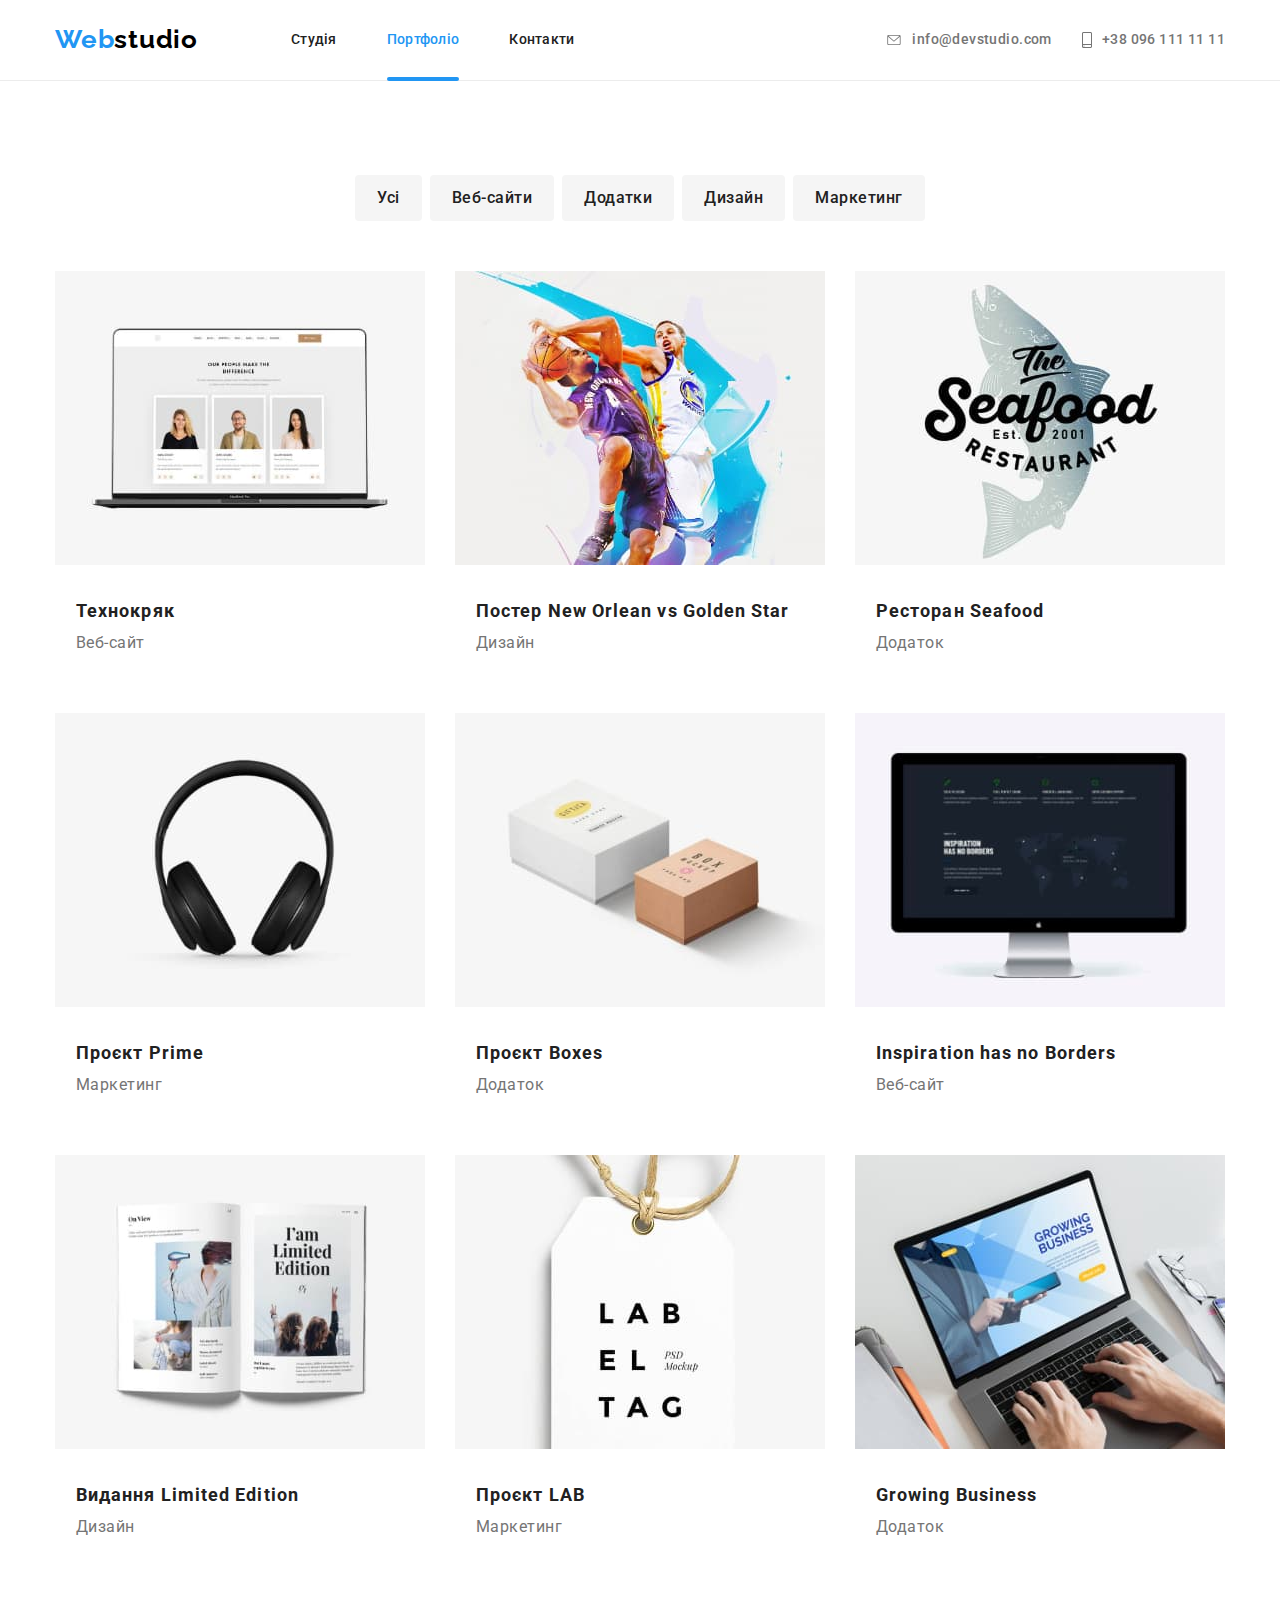
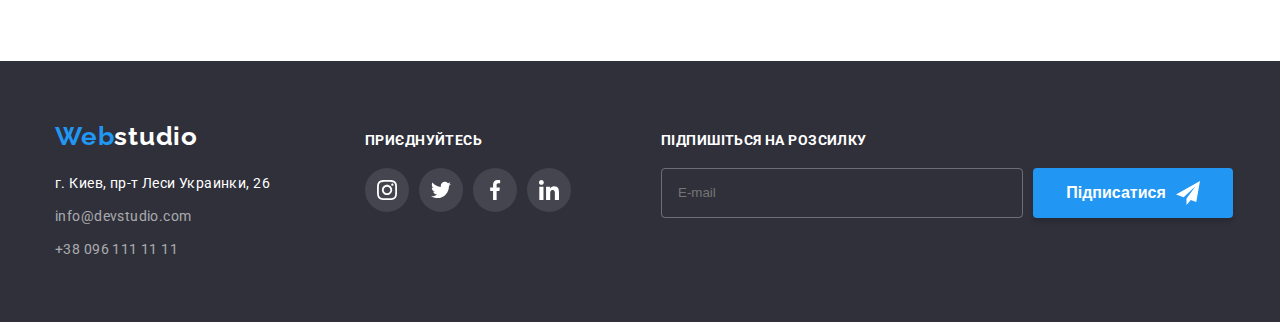
==== commit 0e79256c: "home-work-7" ====
--- a/portfolio.html
+++ b/portfolio.html
@@ -10,7 +10,7 @@
     <link rel="preconnect" href="https://fonts.gstatic.com" crossorigin>
     <link href="https://fonts.googleapis.com/css2?family=Raleway:wght@700&family=Roboto:wght@400;500;700;900&display=swap"
         rel="stylesheet">
-    <link rel="stylesheet" href="css/main.css">
+    <link rel="stylesheet" href="css/main.min.css">
 
 </head>
 
--- a/css/main.min.css
+++ b/css/main.min.css
@@ -0,0 +1 @@
+h1,h2,h3,h4,h5,h6,ul,p{margin:0}.conteiner{width:1170px;margin:0 auto;padding-left:15px;padding-right:15px}*{text-decoration:none}:root{--basic-colour:#212121;--minor-colour:#2196F3;--contacts-coluor:#757575;--logo-colour:#000000;--button-colour:#F5F4FA;--text-wite:#FFFFFF;--fon-colour: #F5F5F5;--footer-colour:rgba(255, 255, 255, 0.6);--button-active: #188CE8;--sectiom-dark-:#2F303A;--box-shadow-cart:0px 1px 3px rgba(0, 0, 0, 0.12), 0px 1px 1px rgba(0, 0, 0, 0.14), 0px 2px 1px rgba(0, 0, 0, 0.2);--sicial-colour-:#AFB1B8;--company-colour--: #AFB1B8;--linear-gradient-about--:rgba(47, 48, 58, 0.4);--icon-footer--: rgba(255, 255, 255, 0.1);--hover-card--:box-shadow: 0px 1px 1px rgba(0, 0, 0, 0.12), 0px 4px 4px rgba(0, 0, 0, 0.06), 1px 4px 6px rgba(0, 0, 0, 0.16)}body{color:var(--basic-colour);font-family:"Roboto",sans-serif;font-style:normal;margin:0px}.visually-hidden{position:absolute;white-space:nowrap;width:1px;height:1px;overflow:hidden;border:0;padding:0;clip:rect(0 0 0 0);-webkit-clip-path:inset(50%);clip-path:inset(50%);margin:-1px}.list{list-style:none}.header{border-bottom:1px solid #ececec}.header-link{display:block;text-decoration:none;padding:32px 0px}.header-naw{display:-webkit-box;display:-ms-flexbox;display:flex;-webkit-box-align:center;-ms-flex-align:center;align-items:center}.header-logo{margin-right:93px;padding:24px 0px;font-family:"Raleway";font-weight:700;font-size:26px;line-height:1.2;letter-spacing:.03em;color:var(--minor-colour);text-decoration:none}.header-stud{color:var(--logo-colour)}.header-link{font-weight:500;font-size:14px;line-height:1.14;letter-spacing:.02em;color:var(--basic-colour);-webkit-transition:color 250ms cubic-bezier(0.4, 0, 0.2, 1);transition:color 250ms cubic-bezier(0.4, 0, 0.2, 1)}.header-link:hover{color:#2196f3}.header-link:focus{color:#2196f3}.header-nav{display:-webkit-box;display:-ms-flexbox;display:flex;padding:0px}.header-nav{gap:50px}.header-set{position:relative;display:block}.header .siste-a{color:#2196f3}.header .siste-a::after{display:block;position:absolute;content:"";bottom:-1px;width:100%;height:4px;background-color:#2196f3;border-radius:2px}.info{display:-webkit-box;display:-ms-flexbox;display:flex;-webkit-box-align:center;-ms-flex-align:center;align-items:center;margin-left:auto}.info-contackt:last-child{margin-left:30px}.info-tel{display:-webkit-box;display:-ms-flexbox;display:flex;-webkit-box-align:center;-ms-flex-align:center;align-items:center;padding-top:32px;padding-bottom:32px;font-weight:500;font-size:14px;line-height:1.14;letter-spacing:.03em;color:var(--contacts-coluor);-webkit-transition:color 250ms cubic-bezier(0.4, 0, 0.2, 1);transition:color 250ms cubic-bezier(0.4, 0, 0.2, 1)}.info-card{fill:#757575}.info-card{margin-right:10px}.info-tel:hover,.info-tel:focus{color:#2196f3}.info-tel:hover svg,.info-tel:focus svg{fill:#2196f3}.about{background-color:var(--sectiom-dark-);padding-top:200px;padding-bottom:200px}.about{width:1600px;margin:0 auto;background-image:-webkit-gradient(linear, left top, left bottom, from(var(--linear-gradient-about--)), to(var(--linear-gradient-about--))),url(../img/Img.svg);background-image:linear-gradient(var(--linear-gradient-about--), var(--linear-gradient-about--)),url(../img/Img.svg);background-repeat:no-repeat}.about-titel{margin:0 auto;max-width:696px;text-align:center;font-weight:900;font-size:44px;line-height:1.36;letter-spacing:.06em;text-transform:uppercase;color:#fff}.about-btn{border:none;color:#fff;background-color:#2196f3;cursor:pointer;font-weight:700;font-size:16px;line-height:1.87;letter-spacing:.06em}.about-btn{display:block;margin:0 auto;margin-top:30px;padding:10px 32px;border-radius:4px;-webkit-box-shadow:0px 4px 4px rgba(0,0,0,.15);box-shadow:0px 4px 4px rgba(0,0,0,.15);font-family:"Roboto",sans-serif;-webkit-transition:background-color 250ms cubic-bezier(0.4, 0, 0.2, 1);transition:background-color 250ms cubic-bezier(0.4, 0, 0.2, 1)}.about-btn:hover{background-color:#188ce8}.about-btn:focus{background-color:#188ce8}.backdrop{position:fixed;top:0;left:0;width:100%;height:100%;background-color:rgba(0,0,0,.2);opacity:1;-webkit-transition:opacity 250ms cubic-bezier(0.4, 0, 0.2, 1);transition:opacity 250ms cubic-bezier(0.4, 0, 0.2, 1)}.is-hidden{opacity:0;pointer-events:none;-webkit-transition:opacity 250ms cubic-bezier(0.4, 0, 0.2, 1);transition:opacity 250ms cubic-bezier(0.4, 0, 0.2, 1)}.modal{position:absolute;top:50%;left:50%;min-height:581px;min-width:528px;background-color:#fff;-webkit-transform:translate(-50%, -50%);transform:translate(-50%, -50%);-webkit-box-shadow:0px 1px 3px rgba(0,0,0,.12),0px 1px 1px rgba(0,0,0,.14),0px 2px 1px rgba(0,0,0,.2);box-shadow:0px 1px 3px rgba(0,0,0,.12),0px 1px 1px rgba(0,0,0,.14),0px 2px 1px rgba(0,0,0,.2);border-radius:4px}.modal-btn{position:absolute;display:-webkit-box;display:-ms-flexbox;display:flex;-webkit-box-align:center;-ms-flex-align:center;align-items:center;-webkit-box-pack:center;-ms-flex-pack:center;justify-content:center;width:30px;height:30px;top:10px;right:10px;border-radius:50%;border:1px solid rgba(0,0,0,.1);background-color:#fff;z-index:1;cursor:pointer}.modal-btn:hover .modal-svg,.modal-btn:focus .modal-svg{fill:var(--minor-colour)}.modal-svg{position:absolute;width:18px;height:18px;fill:#000;-webkit-transition:fill 250ms cubic-bezier(0.4, 0, 0.2, 1);transition:fill 250ms cubic-bezier(0.4, 0, 0.2, 1)}.send{padding:40px;position:relative}.send-p{text-align:center;font-weight:700;font-size:20px;line-height:23px;text-align:center;letter-spacing:.03em;color:#212121;margin-bottom:12px}.send-input{display:-webkit-box;display:-ms-flexbox;display:flex;-webkit-box-orient:vertical;-webkit-box-direction:normal;-ms-flex-direction:column;flex-direction:column;position:relative}.send-input label{font-weight:400;font-size:12px;line-height:14px;letter-spacing:.01em;color:#757575;margin-bottom:4px}.send-field{width:100%;max-width:406px;padding-left:42px;height:38px;border:1px solid rgba(33,33,33,.2);border-radius:4px;margin-bottom:10px;outline:none;-webkit-transition:border 250ms cubic-bezier(0.4, 0, 0.2, 1);transition:border 250ms cubic-bezier(0.4, 0, 0.2, 1);cursor:pointer}.send-svg{position:absolute;top:38px;left:14px;-webkit-transform:translateY(-50%);transform:translateY(-50%);width:18px;height:18px;-webkit-transition:fill 250ms cubic-bezier(0.4, 0, 0.2, 1);transition:fill 250ms cubic-bezier(0.4, 0, 0.2, 1)}.send-box:focus-within+.send-focus{fill:#2196f3}.send-box:focus-within .send-field{border-color:#2196f3}.send-box:hover+.send-focus{fill:#2196f3}.send-box:hover .send-field{border-color:#2196f3}.send-textarea{-webkit-box-sizing:border-box;box-sizing:border-box;max-width:448px;max-height:120px;border:1px solid rgba(33,33,33,.2);border-radius:4px;resize:none}.send-textarea{font-weight:400;font-size:12px;line-height:14px;letter-spacing:.01em;color:rgba(117,117,117,.5);padding:12px 16px;outline:none}.send-check{display:-webkit-box;display:-ms-flexbox;display:flex;-webkit-box-pack:start;-ms-flex-pack:start;justify-content:flex-start;-webkit-box-align:center;-ms-flex-align:center;align-items:center;margin-top:20px;margin-left:12px;gap:10px;font-weight:400;font-size:14px;line-height:24px;letter-spacing:.03em;color:#757575}.send-checkbox:checked+.send-span{background-color:#2196f3;background-image:url(../img/like.svg);background-size:contain;border-color:#2196f3}.send-checkbox{-webkit-appearance:none;-moz-appearance:none;appearance:none;position:absolute}.send-span{width:13px;height:13px;border:2px solid #212121;border-radius:4px}.send-check__a{color:#2196f3;text-decoration:underline}.send-btn{position:absolute;top:491px;left:164px;width:200px;height:50px;background:#2196f3;-webkit-box-shadow:0px 4px 4px rgba(0,0,0,.15);box-shadow:0px 4px 4px rgba(0,0,0,.15);border-radius:4px;color:var(--text-wite);border:0px;cursor:pointer;-webkit-transition:background-color 250ms cubic-bezier(0.4, 0, 0.2, 1);transition:background-color 250ms cubic-bezier(0.4, 0, 0.2, 1)}.send-btn:hover{background-color:#188ce8}.qualities-svg{padding-top:25px;width:65px;height:70px}.qualities-me{display:-webkit-box;display:-ms-flexbox;display:flex;padding-top:94px;padding-bottom:94px;padding-left:0px}.qualities-titel{margin-bottom:10px;font-weight:700;font-size:14px;line-height:1.2;letter-spacing:.03em;text-transform:uppercase;color:#212121;text-transform:uppercase}.qualities-text{font-weight:400;font-size:14px;line-height:2;letter-spacing:.03em;color:#757575}.qualities-list{width:270px}.qualities-list:not(:last-child){margin-right:30px}.qualities-block{display:-webkit-box;display:-ms-flexbox;display:flex;-webkit-box-pack:center;-ms-flex-pack:center;justify-content:center;-webkit-box-align:end;-ms-flex-align:end;align-items:flex-end;width:270px;height:120px;background-color:#fff;border-radius:4px}.qualities-block{text-align:center;width:270px;height:120px;background-color:#fff;border-radius:4px;margin-bottom:30px}.qualities-svg{width:65px;height:70px;margin:25px}.work{padding-bottom:94px}.work-titel{text-align:center;margin-bottom:50px;font-weight:700;font-size:36px;line-height:1.2;letter-spacing:.03em;color:#212121}.work-list{display:-webkit-box;display:-ms-flexbox;display:flex;padding-left:0px;margin:-15px}.work-set{margin:15px}.team{background-color:#f5f5f5;padding-top:94px;padding-bottom:94px}.team-titel{margin-bottom:50px;text-align:center;font-weight:700;font-size:36px;line-height:1.2;letter-spacing:.03em;color:#212121}.team-lid{padding:0px;display:-webkit-box;display:-ms-flexbox;display:flex}.team-cart{background-color:#f5f5f5;-webkit-box-shadow:var(--box-shadow-cart);box-shadow:var(--box-shadow-cart)}.team-men{padding-top:30px;text-align:center;font-weight:500;font-size:16px;line-height:1.2;letter-spacing:.03em;color:#212121}.team-text{margin-top:10px;padding-bottom:15px;text-align:center;font-weight:400;font-size:16px;line-height:1.2;letter-spacing:.03em;color:#757575}.team-cart+.team-cart{margin-left:30px}.social{display:-webkit-box;display:-ms-flexbox;display:flex;-webkit-box-pack:center;-ms-flex-pack:center;justify-content:center;margin-bottom:30px;padding:0px;gap:10px}.social-svg{fill:#afb1b8;-webkit-transition:fill 250ms cubic-bezier(0.4, 0, 0.2, 1);transition:fill 250ms cubic-bezier(0.4, 0, 0.2, 1)}.social-site{display:-webkit-box;display:-ms-flexbox;display:flex;padding:12px;border-radius:50%;-webkit-transition:background-color 250ms cubic-bezier(0.4, 0, 0.2, 1);transition:background-color 250ms cubic-bezier(0.4, 0, 0.2, 1)}.social-site:hover,.social-site:focus{background-color:#188ce8}.social-site:hover use,.social-site:focus use{fill:#fff}.client{padding-top:94px;padding-bottom:94px}.client-p{font-weight:700;font-size:36px;line-height:42px;text-align:center;letter-spacing:.03em;color:#212121}.company{display:-webkit-box;display:-ms-flexbox;display:flex;-webkit-box-pack:center;-ms-flex-pack:center;justify-content:center;gap:30px;margin-top:50px;padding:0px}.company-a{display:-webkit-box;display:-ms-flexbox;display:flex;-webkit-box-align:center;-ms-flex-align:center;align-items:center;-webkit-box-pack:center;-ms-flex-pack:center;justify-content:center;width:170px;height:92px;border:1px solid #afb1b8;border-radius:4px;cursor:pointer;-webkit-transition:border-color 250ms cubic-bezier(0.4, 0, 0.2, 1);transition:border-color 250ms cubic-bezier(0.4, 0, 0.2, 1)}.company-svg{width:106px;height:60px;fill:var(--company-colour--);padding:18px 32px;-webkit-transition:fill 250ms cubic-bezier(0.4, 0, 0.2, 1);transition:fill 250ms cubic-bezier(0.4, 0, 0.2, 1)}.company-svg:hover,.company-svg:focus{fill:#188ce8}.company-a:hover,.company-a:focus{border-color:#188ce8}.company-a:focus svg,.company-a:hover svg{fill:#188ce8}.footer{background-color:#2f303a;padding-top:60px;padding-bottom:60px;font-family:"Roboto";font-style:normal}.conteiner-flex{display:-webkit-box;display:-ms-flexbox;display:flex;-webkit-box-align:baseline;-ms-flex-align:baseline;align-items:baseline}.fhirst-logo{height:31px;margin-bottom:20px;display:inline-block;font-family:"Raleway";font-weight:700;font-size:26px;line-height:1.2;letter-spacing:.03em;color:#2196f3;text-decoration:none}.fhirst-logo__colour{color:#fff}.fhirst-adres{font-family:normal;width:240px;margin:0px}.fhirst-titel{font-family:"Roboto";font-style:normal;padding:0px}.fhirst-contackt{font-weight:400;font-size:14px;line-height:1.71;letter-spacing:.03em;color:rgba(255,255,255,.6);text-decoration:none;font-style:normal;-webkit-transition:color 250ms cubic-bezier(0.4, 0, 0.2, 1);transition:color 250ms cubic-bezier(0.4, 0, 0.2, 1)}.fhirst-contackt:hover,.fhirst-contackt:focus{color:#2196f3}.fhirst-location{font-weight:400;font-size:14px;line-height:1.71;letter-spacing:.03em;color:var(--text-wite);text-decoration:none;font-style:normal;-webkit-transition:color 250ms cubic-bezier(0.4, 0, 0.2, 1);transition:color 250ms cubic-bezier(0.4, 0, 0.2, 1)}.fhirst-location:hover,.fhirst-location:focus{color:var(--minor-colour)}.fhirst-titel li{margin-bottom:9px}.fhirst-titel li:last-child{margin-bottom:0px}.second{margin-left:70px}.second-titel{margin-bottom:20px;font-weight:700;font-size:14px;line-height:16px;letter-spacing:.03em;text-transform:uppercase;color:#fff}.second-list{display:-webkit-box;display:-ms-flexbox;display:flex;-webkit-box-pack:center;-ms-flex-pack:center;justify-content:center;padding:0px;gap:10px}.second-set{padding:0px;width:44px;height:44px}.second-site{display:-webkit-box;display:-ms-flexbox;display:flex;padding:12px;border-radius:50%;background-color:rgba(255,255,255,.1);-webkit-transition:background-color 250ms cubic-bezier(0.4, 0, 0.2, 1);transition:background-color 250ms cubic-bezier(0.4, 0, 0.2, 1)}.second-site:hover,.second-site:focus{background-color:#2196f3}.second-icon{fill:#fff}.third{margin-left:90px}.third-form{display:-webkit-box;display:-ms-flexbox;display:flex;-webkit-box-align:end;-ms-flex-align:end;align-items:flex-end}.third-follow{display:-webkit-box;display:-ms-flexbox;display:flex;-webkit-box-orient:vertical;-webkit-box-direction:normal;-ms-flex-direction:column;flex-direction:column;font-weight:700;gap:20px;font-size:14px;line-height:16px;letter-spacing:.03em;text-transform:uppercase;color:#fff}.third-input{width:342px;height:46px;border:1px solid rgba(255,255,255,.3);background:inherit;border-radius:4px;outline:none;color:#fff;padding-left:16px}.third-btn{display:-webkit-box;display:-ms-flexbox;display:flex;-webkit-box-align:center;-ms-flex-align:center;align-items:center;-webkit-box-pack:center;-ms-flex-pack:center;justify-content:center;margin-left:10px;background-color:#2196f3;width:200px;height:50px;-webkit-box-shadow:0px 4px 4px rgba(0,0,0,.15);box-shadow:0px 4px 4px rgba(0,0,0,.15);border-radius:4px;border:none;font-weight:700;font-size:16px;line-height:30px;color:#fff;cursor:pointer;-webkit-transition:background-color 250ms cubic-bezier(0.4, 0, 0.2, 1);transition:background-color 250ms cubic-bezier(0.4, 0, 0.2, 1)}.third-btn:hover{background-color:var(--button-active)}.third-svg{width:24px;height:24px;padding-left:10px}.porfolio{text-align:center;padding-top:94px;padding-bottom:94px}.porfolio-list{display:-webkit-box;display:-ms-flexbox;display:flex;-webkit-box-pack:center;-ms-flex-pack:center;justify-content:center;margin-bottom:50px;gap:8px;padding:0px;font-weight:500;font-size:16px;line-height:1.6;letter-spacing:.03em}.porfolio-btn{border-radius:4px;border:0px}.porfolio-btn{padding:6px 22px}.porfolio-btn{background:#f5f5f5;color:#212121;font-family:"Roboto";font-weight:500;font-size:16px;line-height:2.15;letter-spacing:.03em;cursor:pointer;-webkit-transition:background-color 250ms cubic-bezier(0.4, 0, 0.2, 1),color 250ms cubic-bezier(0.4, 0, 0.2, 1);transition:background-color 250ms cubic-bezier(0.4, 0, 0.2, 1),color 250ms cubic-bezier(0.4, 0, 0.2, 1)}.porfolio-btn:hover,.porfolio-btn:focus{background-color:#2196f3;color:#fff}.hero{display:-webkit-box;display:-ms-flexbox;display:flex;-ms-flex-wrap:wrap;flex-wrap:wrap;margin:-15px;padding:0px}.hero-child{-ms-flex-preferred-size:calc(33.3333333333% - 30px);flex-basis:calc(33.3333333333% - 30px);margin:15px}.hero-site{position:relative;-webkit-transition:-webkit-box-shadow 250ms cubic-bezier(0.4, 0, 0.2, 1);transition:-webkit-box-shadow 250ms cubic-bezier(0.4, 0, 0.2, 1);transition:box-shadow 250ms cubic-bezier(0.4, 0, 0.2, 1);transition:box-shadow 250ms cubic-bezier(0.4, 0, 0.2, 1), -webkit-box-shadow 250ms cubic-bezier(0.4, 0, 0.2, 1)}.hero-cart{overflow:hidden;position:relative}.hero-cart::after{z-index:0;opacity:0;position:absolute;-webkit-transform:translateY(100%);transform:translateY(100%);content:"";left:0;top:0;width:100%;height:294px;background:rgba(33,150,243,.9);-webkit-transition:opacity 250ms cubic-bezier(0.4, 0, 0.2, 1),-webkit-transform 250ms cubic-bezier(0.4, 0, 0.2, 1);transition:opacity 250ms cubic-bezier(0.4, 0, 0.2, 1),-webkit-transform 250ms cubic-bezier(0.4, 0, 0.2, 1);transition:opacity 250ms cubic-bezier(0.4, 0, 0.2, 1),transform 250ms cubic-bezier(0.4, 0, 0.2, 1);transition:opacity 250ms cubic-bezier(0.4, 0, 0.2, 1),transform 250ms cubic-bezier(0.4, 0, 0.2, 1),-webkit-transform 250ms cubic-bezier(0.4, 0, 0.2, 1)}.hero-p{position:absolute;padding:63px 24px;z-index:1;opacity:0;-webkit-transform:translateY(100%);transform:translateY(100%);font-weight:400;font-size:18px;line-height:28px;letter-spacing:.03em;color:var(--text-wite);-webkit-transition:opacity 250ms cubic-bezier(0.4, 0, 0.2, 1),-webkit-transform 250ms cubic-bezier(0.4, 0, 0.2, 1);transition:opacity 250ms cubic-bezier(0.4, 0, 0.2, 1),-webkit-transform 250ms cubic-bezier(0.4, 0, 0.2, 1);transition:opacity 250ms cubic-bezier(0.4, 0, 0.2, 1),transform 250ms cubic-bezier(0.4, 0, 0.2, 1);transition:opacity 250ms cubic-bezier(0.4, 0, 0.2, 1),transform 250ms cubic-bezier(0.4, 0, 0.2, 1),-webkit-transform 250ms cubic-bezier(0.4, 0, 0.2, 1)}.hero-site:focus .hero-p,.hero-site:hover .hero-p{-webkit-transform:translateY(0);transform:translateY(0);opacity:1}.hero-site:focus .hero-cart::after,.hero-site:hover .hero-cart::after{-webkit-transform:translateY(0);transform:translateY(0);opacity:1}.hero-site{display:block}.hero-site:hover,.hero-site:focus{-webkit-box-shadow:0px 1px 1px rgba(0,0,0,.12),0px 4px 4px rgba(0,0,0,.06),1px 4px 6px rgba(0,0,0,.16);box-shadow:0px 1px 1px rgba(0,0,0,.12),0px 4px 4px rgba(0,0,0,.06),1px 4px 6px rgba(0,0,0,.16)}.hero-block{padding:24px 20px;border:1px solid #fff;border-top:none}.hero-titel{text-align:initial;font-weight:700;font-size:18px;line-height:2;letter-spacing:.06em;color:#212121}.hero-text{text-align:initial;font-weight:400;font-size:16px;line-height:1.8;letter-spacing:.03em;color:#757575}/*# sourceMappingURL=main.min.css.map */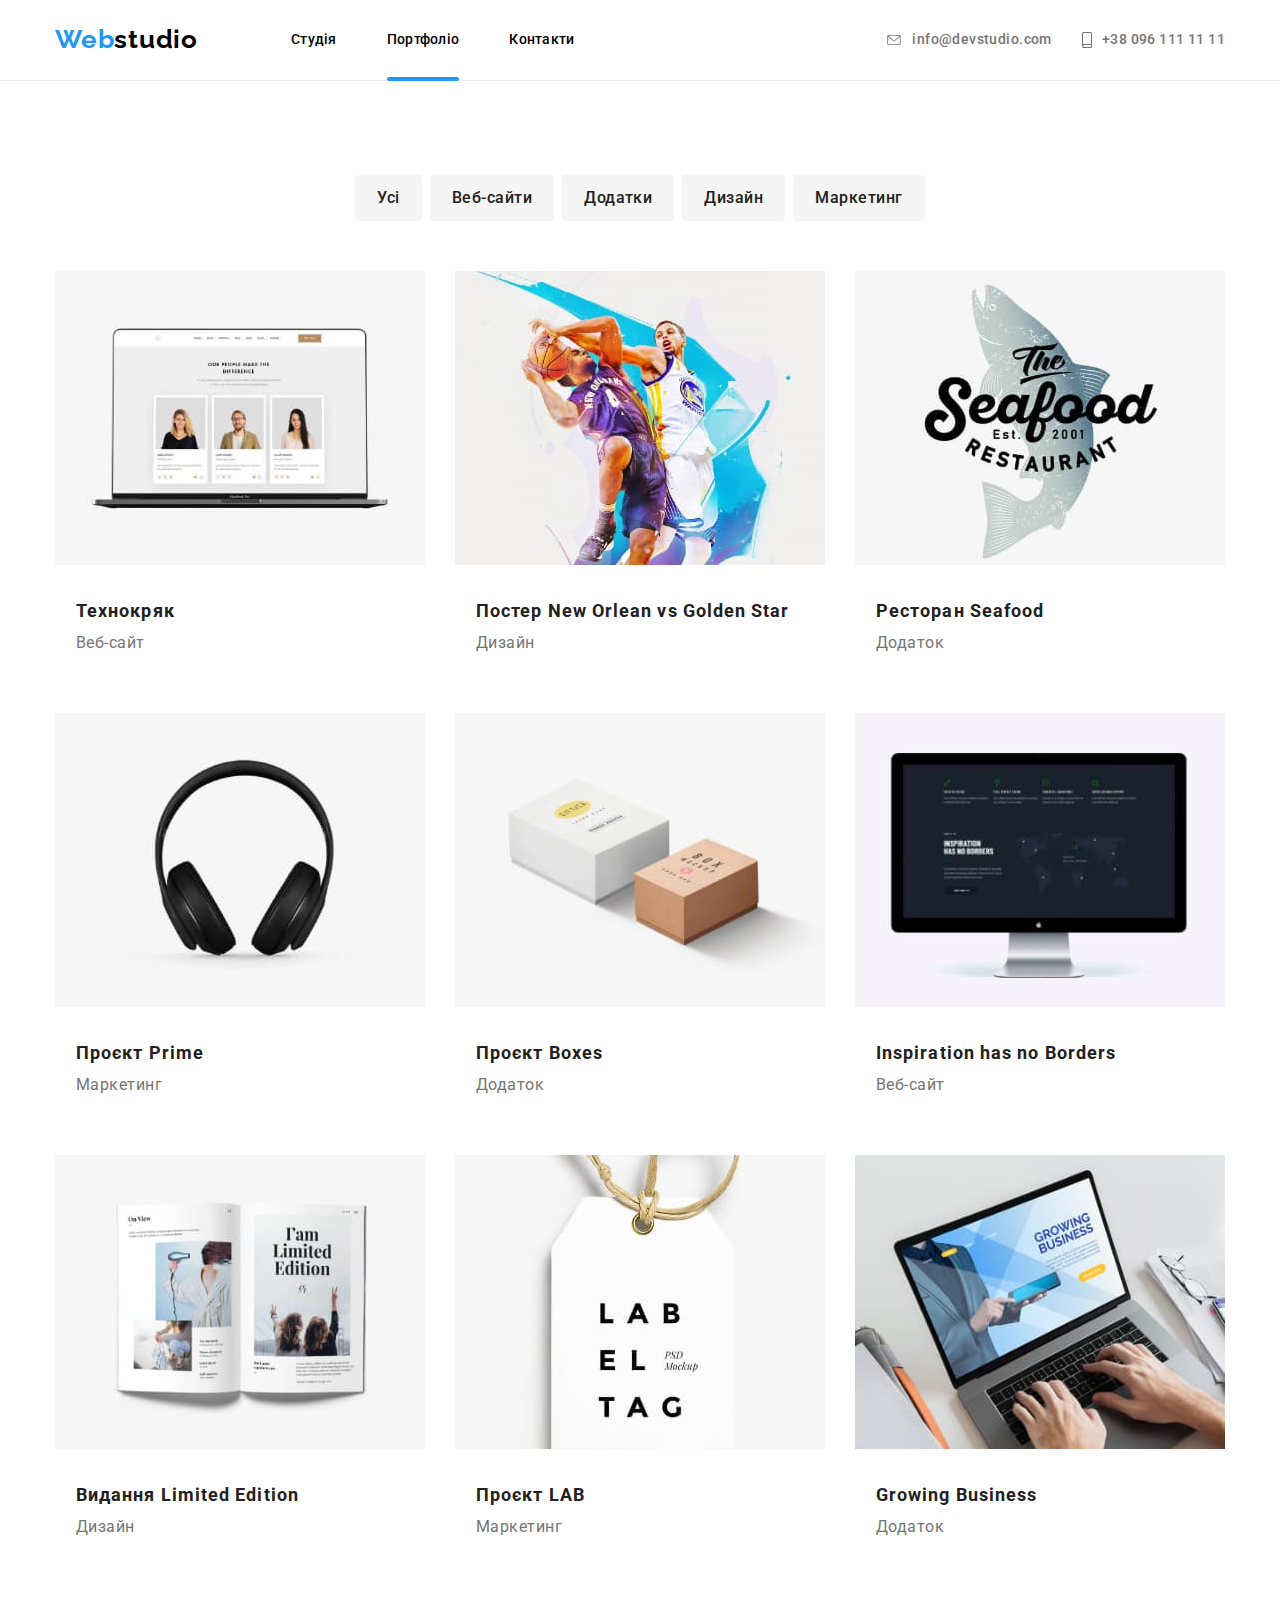
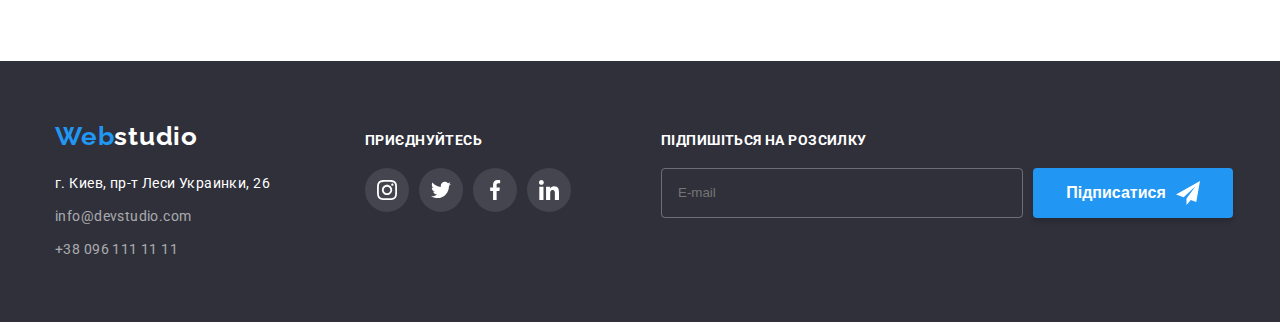
==== commit 3bf52324: "home-work-7" ====
--- a/portfolio.html
+++ b/portfolio.html
@@ -16,42 +16,43 @@
 
 <body>
     <header class="header">
-        <div class="conteiner">
-            <nav class="header-naw"> <a href="/index.html" class="header-logo">Web<span
-                        class="header-stud">studio</span></a>
-                <ul class="header-nav list">
-                    <li class="header-set"><a href="./index.html" class=" header-link">Студія</a></li>
-                    <li class="header-set"><a href="./portfolio.html" class="header-link siste-a">Портфоліо</a></li>
-                    <li class="header-set"><a href="./index.html" class="header-link">Контакти</a></li>
-                </ul>
-    
-                <ul class="info list">
-    
-                    <li class="info-contackt">
-                        <a href="mailto:info@devstudio.com" class="info-tel">
-    
-                            <svg class="info-card" width="16" height="10">
-                                <use href="./img/sprite.svg#envelope"></use>
-                            </svg>
-                            info@devstudio.com
-    
-                        </a>
-                    </li>
-    
-                    <li class="info-contackt">
-                        <a href="tel:+380961111111" class="info-tel">
-    
-                            <svg class="info-card" width="10" height="16">
+        
+        <div class="header-conteiner conteiner">
+        <nav class="header-naw"> <a href="/index.html" class="header-logo">Web<span class="header-stud">studio</span></a>
+            <ul class="header-nav list">
+                <li class="header-set"><a href="./index.html" class=" header-link" >Студія</a></li>
+                <li class="header-set"><a href="./portfolio.html" class="header-link siste-a" >Портфоліо</a></li>
+                <li class="header-set"><a href="./index.html" class="header-link" >Контакти</a></li>
+            </ul>
+        
+           <ul class="header-info list" >
+
+               <li class="header-contackt">
+                <a href="mailto:info@devstudio.com" class="header-tel" >
+                        
+                           <svg class="header-card" width="16" height="10">
+                            <use href="./img/sprite.svg#envelope"></use>
+                           </svg>
+                            info@devstudio.com 
+                        
+                    </a>
+                </li>
+               
+                <li class="header-contackt">
+                    <a href="tel:+380961111111" class="header-tel">
+                        
+                            <svg class="header-card" width="10" height="16">
                                 <use href="./img/sprite.svg#smartphone"></use>
                             </svg>
-    
-                            +38 096 111 11 11 </a>
-                    </li>
-    
-                </ul>
-            </nav>
+                        
+                        +38 096 111 11 11 </a></li>
+
+            </ul>
+        </nav>
         </div>
     </header>
+   
+             
 <main>
         <!-- верхня частину -->
     <section class="porfolio porf-head">
@@ -276,7 +277,7 @@
             </div>
             
             <div class="third-subscribe">
-            <button class="third-btn"> Підписатися 
+            <button class="third-btn button"> Підписатися 
                 <svg class="third-svg">
                     <use href="./img/icons.svg#icon"></use>
                 </svg>
--- a/css/main.min.css
+++ b/css/main.min.css
@@ -1 +1 @@
-h1,h2,h3,h4,h5,h6,ul,p{margin:0}.conteiner{width:1170px;margin:0 auto;padding-left:15px;padding-right:15px}*{text-decoration:none}:root{--basic-colour:#212121;--minor-colour:#2196F3;--contacts-coluor:#757575;--logo-colour:#000000;--button-colour:#F5F4FA;--text-wite:#FFFFFF;--fon-colour: #F5F5F5;--footer-colour:rgba(255, 255, 255, 0.6);--button-active: #188CE8;--sectiom-dark-:#2F303A;--box-shadow-cart:0px 1px 3px rgba(0, 0, 0, 0.12), 0px 1px 1px rgba(0, 0, 0, 0.14), 0px 2px 1px rgba(0, 0, 0, 0.2);--sicial-colour-:#AFB1B8;--company-colour--: #AFB1B8;--linear-gradient-about--:rgba(47, 48, 58, 0.4);--icon-footer--: rgba(255, 255, 255, 0.1);--hover-card--:box-shadow: 0px 1px 1px rgba(0, 0, 0, 0.12), 0px 4px 4px rgba(0, 0, 0, 0.06), 1px 4px 6px rgba(0, 0, 0, 0.16)}body{color:var(--basic-colour);font-family:"Roboto",sans-serif;font-style:normal;margin:0px}.visually-hidden{position:absolute;white-space:nowrap;width:1px;height:1px;overflow:hidden;border:0;padding:0;clip:rect(0 0 0 0);-webkit-clip-path:inset(50%);clip-path:inset(50%);margin:-1px}.list{list-style:none}.header{border-bottom:1px solid #ececec}.header-link{display:block;text-decoration:none;padding:32px 0px}.header-naw{display:-webkit-box;display:-ms-flexbox;display:flex;-webkit-box-align:center;-ms-flex-align:center;align-items:center}.header-logo{margin-right:93px;padding:24px 0px;font-family:"Raleway";font-weight:700;font-size:26px;line-height:1.2;letter-spacing:.03em;color:var(--minor-colour);text-decoration:none}.header-stud{color:var(--logo-colour)}.header-link{font-weight:500;font-size:14px;line-height:1.14;letter-spacing:.02em;color:var(--basic-colour);-webkit-transition:color 250ms cubic-bezier(0.4, 0, 0.2, 1);transition:color 250ms cubic-bezier(0.4, 0, 0.2, 1)}.header-link:hover{color:#2196f3}.header-link:focus{color:#2196f3}.header-nav{display:-webkit-box;display:-ms-flexbox;display:flex;padding:0px}.header-nav{gap:50px}.header-set{position:relative;display:block}.header .siste-a{color:#2196f3}.header .siste-a::after{display:block;position:absolute;content:"";bottom:-1px;width:100%;height:4px;background-color:#2196f3;border-radius:2px}.info{display:-webkit-box;display:-ms-flexbox;display:flex;-webkit-box-align:center;-ms-flex-align:center;align-items:center;margin-left:auto}.info-contackt:last-child{margin-left:30px}.info-tel{display:-webkit-box;display:-ms-flexbox;display:flex;-webkit-box-align:center;-ms-flex-align:center;align-items:center;padding-top:32px;padding-bottom:32px;font-weight:500;font-size:14px;line-height:1.14;letter-spacing:.03em;color:var(--contacts-coluor);-webkit-transition:color 250ms cubic-bezier(0.4, 0, 0.2, 1);transition:color 250ms cubic-bezier(0.4, 0, 0.2, 1)}.info-card{fill:#757575}.info-card{margin-right:10px}.info-tel:hover,.info-tel:focus{color:#2196f3}.info-tel:hover svg,.info-tel:focus svg{fill:#2196f3}.about{background-color:var(--sectiom-dark-);padding-top:200px;padding-bottom:200px}.about{width:1600px;margin:0 auto;background-image:-webkit-gradient(linear, left top, left bottom, from(var(--linear-gradient-about--)), to(var(--linear-gradient-about--))),url(../img/Img.svg);background-image:linear-gradient(var(--linear-gradient-about--), var(--linear-gradient-about--)),url(../img/Img.svg);background-repeat:no-repeat}.about-titel{margin:0 auto;max-width:696px;text-align:center;font-weight:900;font-size:44px;line-height:1.36;letter-spacing:.06em;text-transform:uppercase;color:#fff}.about-btn{border:none;color:#fff;background-color:#2196f3;cursor:pointer;font-weight:700;font-size:16px;line-height:1.87;letter-spacing:.06em}.about-btn{display:block;margin:0 auto;margin-top:30px;padding:10px 32px;border-radius:4px;-webkit-box-shadow:0px 4px 4px rgba(0,0,0,.15);box-shadow:0px 4px 4px rgba(0,0,0,.15);font-family:"Roboto",sans-serif;-webkit-transition:background-color 250ms cubic-bezier(0.4, 0, 0.2, 1);transition:background-color 250ms cubic-bezier(0.4, 0, 0.2, 1)}.about-btn:hover{background-color:#188ce8}.about-btn:focus{background-color:#188ce8}.backdrop{position:fixed;top:0;left:0;width:100%;height:100%;background-color:rgba(0,0,0,.2);opacity:1;-webkit-transition:opacity 250ms cubic-bezier(0.4, 0, 0.2, 1);transition:opacity 250ms cubic-bezier(0.4, 0, 0.2, 1)}.is-hidden{opacity:0;pointer-events:none;-webkit-transition:opacity 250ms cubic-bezier(0.4, 0, 0.2, 1);transition:opacity 250ms cubic-bezier(0.4, 0, 0.2, 1)}.modal{position:absolute;top:50%;left:50%;min-height:581px;min-width:528px;background-color:#fff;-webkit-transform:translate(-50%, -50%);transform:translate(-50%, -50%);-webkit-box-shadow:0px 1px 3px rgba(0,0,0,.12),0px 1px 1px rgba(0,0,0,.14),0px 2px 1px rgba(0,0,0,.2);box-shadow:0px 1px 3px rgba(0,0,0,.12),0px 1px 1px rgba(0,0,0,.14),0px 2px 1px rgba(0,0,0,.2);border-radius:4px}.modal-btn{position:absolute;display:-webkit-box;display:-ms-flexbox;display:flex;-webkit-box-align:center;-ms-flex-align:center;align-items:center;-webkit-box-pack:center;-ms-flex-pack:center;justify-content:center;width:30px;height:30px;top:10px;right:10px;border-radius:50%;border:1px solid rgba(0,0,0,.1);background-color:#fff;z-index:1;cursor:pointer}.modal-btn:hover .modal-svg,.modal-btn:focus .modal-svg{fill:var(--minor-colour)}.modal-svg{position:absolute;width:18px;height:18px;fill:#000;-webkit-transition:fill 250ms cubic-bezier(0.4, 0, 0.2, 1);transition:fill 250ms cubic-bezier(0.4, 0, 0.2, 1)}.send{padding:40px;position:relative}.send-p{text-align:center;font-weight:700;font-size:20px;line-height:23px;text-align:center;letter-spacing:.03em;color:#212121;margin-bottom:12px}.send-input{display:-webkit-box;display:-ms-flexbox;display:flex;-webkit-box-orient:vertical;-webkit-box-direction:normal;-ms-flex-direction:column;flex-direction:column;position:relative}.send-input label{font-weight:400;font-size:12px;line-height:14px;letter-spacing:.01em;color:#757575;margin-bottom:4px}.send-field{width:100%;max-width:406px;padding-left:42px;height:38px;border:1px solid rgba(33,33,33,.2);border-radius:4px;margin-bottom:10px;outline:none;-webkit-transition:border 250ms cubic-bezier(0.4, 0, 0.2, 1);transition:border 250ms cubic-bezier(0.4, 0, 0.2, 1);cursor:pointer}.send-svg{position:absolute;top:38px;left:14px;-webkit-transform:translateY(-50%);transform:translateY(-50%);width:18px;height:18px;-webkit-transition:fill 250ms cubic-bezier(0.4, 0, 0.2, 1);transition:fill 250ms cubic-bezier(0.4, 0, 0.2, 1)}.send-box:focus-within+.send-focus{fill:#2196f3}.send-box:focus-within .send-field{border-color:#2196f3}.send-box:hover+.send-focus{fill:#2196f3}.send-box:hover .send-field{border-color:#2196f3}.send-textarea{-webkit-box-sizing:border-box;box-sizing:border-box;max-width:448px;max-height:120px;border:1px solid rgba(33,33,33,.2);border-radius:4px;resize:none}.send-textarea{font-weight:400;font-size:12px;line-height:14px;letter-spacing:.01em;color:rgba(117,117,117,.5);padding:12px 16px;outline:none}.send-check{display:-webkit-box;display:-ms-flexbox;display:flex;-webkit-box-pack:start;-ms-flex-pack:start;justify-content:flex-start;-webkit-box-align:center;-ms-flex-align:center;align-items:center;margin-top:20px;margin-left:12px;gap:10px;font-weight:400;font-size:14px;line-height:24px;letter-spacing:.03em;color:#757575}.send-checkbox:checked+.send-span{background-color:#2196f3;background-image:url(../img/like.svg);background-size:contain;border-color:#2196f3}.send-checkbox{-webkit-appearance:none;-moz-appearance:none;appearance:none;position:absolute}.send-span{width:13px;height:13px;border:2px solid #212121;border-radius:4px}.send-check__a{color:#2196f3;text-decoration:underline}.send-btn{position:absolute;top:491px;left:164px;width:200px;height:50px;background:#2196f3;-webkit-box-shadow:0px 4px 4px rgba(0,0,0,.15);box-shadow:0px 4px 4px rgba(0,0,0,.15);border-radius:4px;color:var(--text-wite);border:0px;cursor:pointer;-webkit-transition:background-color 250ms cubic-bezier(0.4, 0, 0.2, 1);transition:background-color 250ms cubic-bezier(0.4, 0, 0.2, 1)}.send-btn:hover{background-color:#188ce8}.qualities-svg{padding-top:25px;width:65px;height:70px}.qualities-me{display:-webkit-box;display:-ms-flexbox;display:flex;padding-top:94px;padding-bottom:94px;padding-left:0px}.qualities-titel{margin-bottom:10px;font-weight:700;font-size:14px;line-height:1.2;letter-spacing:.03em;text-transform:uppercase;color:#212121;text-transform:uppercase}.qualities-text{font-weight:400;font-size:14px;line-height:2;letter-spacing:.03em;color:#757575}.qualities-list{width:270px}.qualities-list:not(:last-child){margin-right:30px}.qualities-block{display:-webkit-box;display:-ms-flexbox;display:flex;-webkit-box-pack:center;-ms-flex-pack:center;justify-content:center;-webkit-box-align:end;-ms-flex-align:end;align-items:flex-end;width:270px;height:120px;background-color:#fff;border-radius:4px}.qualities-block{text-align:center;width:270px;height:120px;background-color:#fff;border-radius:4px;margin-bottom:30px}.qualities-svg{width:65px;height:70px;margin:25px}.work{padding-bottom:94px}.work-titel{text-align:center;margin-bottom:50px;font-weight:700;font-size:36px;line-height:1.2;letter-spacing:.03em;color:#212121}.work-list{display:-webkit-box;display:-ms-flexbox;display:flex;padding-left:0px;margin:-15px}.work-set{margin:15px}.team{background-color:#f5f5f5;padding-top:94px;padding-bottom:94px}.team-titel{margin-bottom:50px;text-align:center;font-weight:700;font-size:36px;line-height:1.2;letter-spacing:.03em;color:#212121}.team-lid{padding:0px;display:-webkit-box;display:-ms-flexbox;display:flex}.team-cart{background-color:#f5f5f5;-webkit-box-shadow:var(--box-shadow-cart);box-shadow:var(--box-shadow-cart)}.team-men{padding-top:30px;text-align:center;font-weight:500;font-size:16px;line-height:1.2;letter-spacing:.03em;color:#212121}.team-text{margin-top:10px;padding-bottom:15px;text-align:center;font-weight:400;font-size:16px;line-height:1.2;letter-spacing:.03em;color:#757575}.team-cart+.team-cart{margin-left:30px}.social{display:-webkit-box;display:-ms-flexbox;display:flex;-webkit-box-pack:center;-ms-flex-pack:center;justify-content:center;margin-bottom:30px;padding:0px;gap:10px}.social-svg{fill:#afb1b8;-webkit-transition:fill 250ms cubic-bezier(0.4, 0, 0.2, 1);transition:fill 250ms cubic-bezier(0.4, 0, 0.2, 1)}.social-site{display:-webkit-box;display:-ms-flexbox;display:flex;padding:12px;border-radius:50%;-webkit-transition:background-color 250ms cubic-bezier(0.4, 0, 0.2, 1);transition:background-color 250ms cubic-bezier(0.4, 0, 0.2, 1)}.social-site:hover,.social-site:focus{background-color:#188ce8}.social-site:hover use,.social-site:focus use{fill:#fff}.client{padding-top:94px;padding-bottom:94px}.client-p{font-weight:700;font-size:36px;line-height:42px;text-align:center;letter-spacing:.03em;color:#212121}.company{display:-webkit-box;display:-ms-flexbox;display:flex;-webkit-box-pack:center;-ms-flex-pack:center;justify-content:center;gap:30px;margin-top:50px;padding:0px}.company-a{display:-webkit-box;display:-ms-flexbox;display:flex;-webkit-box-align:center;-ms-flex-align:center;align-items:center;-webkit-box-pack:center;-ms-flex-pack:center;justify-content:center;width:170px;height:92px;border:1px solid #afb1b8;border-radius:4px;cursor:pointer;-webkit-transition:border-color 250ms cubic-bezier(0.4, 0, 0.2, 1);transition:border-color 250ms cubic-bezier(0.4, 0, 0.2, 1)}.company-svg{width:106px;height:60px;fill:var(--company-colour--);padding:18px 32px;-webkit-transition:fill 250ms cubic-bezier(0.4, 0, 0.2, 1);transition:fill 250ms cubic-bezier(0.4, 0, 0.2, 1)}.company-svg:hover,.company-svg:focus{fill:#188ce8}.company-a:hover,.company-a:focus{border-color:#188ce8}.company-a:focus svg,.company-a:hover svg{fill:#188ce8}.footer{background-color:#2f303a;padding-top:60px;padding-bottom:60px;font-family:"Roboto";font-style:normal}.conteiner-flex{display:-webkit-box;display:-ms-flexbox;display:flex;-webkit-box-align:baseline;-ms-flex-align:baseline;align-items:baseline}.fhirst-logo{height:31px;margin-bottom:20px;display:inline-block;font-family:"Raleway";font-weight:700;font-size:26px;line-height:1.2;letter-spacing:.03em;color:#2196f3;text-decoration:none}.fhirst-logo__colour{color:#fff}.fhirst-adres{font-family:normal;width:240px;margin:0px}.fhirst-titel{font-family:"Roboto";font-style:normal;padding:0px}.fhirst-contackt{font-weight:400;font-size:14px;line-height:1.71;letter-spacing:.03em;color:rgba(255,255,255,.6);text-decoration:none;font-style:normal;-webkit-transition:color 250ms cubic-bezier(0.4, 0, 0.2, 1);transition:color 250ms cubic-bezier(0.4, 0, 0.2, 1)}.fhirst-contackt:hover,.fhirst-contackt:focus{color:#2196f3}.fhirst-location{font-weight:400;font-size:14px;line-height:1.71;letter-spacing:.03em;color:var(--text-wite);text-decoration:none;font-style:normal;-webkit-transition:color 250ms cubic-bezier(0.4, 0, 0.2, 1);transition:color 250ms cubic-bezier(0.4, 0, 0.2, 1)}.fhirst-location:hover,.fhirst-location:focus{color:var(--minor-colour)}.fhirst-titel li{margin-bottom:9px}.fhirst-titel li:last-child{margin-bottom:0px}.second{margin-left:70px}.second-titel{margin-bottom:20px;font-weight:700;font-size:14px;line-height:16px;letter-spacing:.03em;text-transform:uppercase;color:#fff}.second-list{display:-webkit-box;display:-ms-flexbox;display:flex;-webkit-box-pack:center;-ms-flex-pack:center;justify-content:center;padding:0px;gap:10px}.second-set{padding:0px;width:44px;height:44px}.second-site{display:-webkit-box;display:-ms-flexbox;display:flex;padding:12px;border-radius:50%;background-color:rgba(255,255,255,.1);-webkit-transition:background-color 250ms cubic-bezier(0.4, 0, 0.2, 1);transition:background-color 250ms cubic-bezier(0.4, 0, 0.2, 1)}.second-site:hover,.second-site:focus{background-color:#2196f3}.second-icon{fill:#fff}.third{margin-left:90px}.third-form{display:-webkit-box;display:-ms-flexbox;display:flex;-webkit-box-align:end;-ms-flex-align:end;align-items:flex-end}.third-follow{display:-webkit-box;display:-ms-flexbox;display:flex;-webkit-box-orient:vertical;-webkit-box-direction:normal;-ms-flex-direction:column;flex-direction:column;font-weight:700;gap:20px;font-size:14px;line-height:16px;letter-spacing:.03em;text-transform:uppercase;color:#fff}.third-input{width:342px;height:46px;border:1px solid rgba(255,255,255,.3);background:inherit;border-radius:4px;outline:none;color:#fff;padding-left:16px}.third-btn{display:-webkit-box;display:-ms-flexbox;display:flex;-webkit-box-align:center;-ms-flex-align:center;align-items:center;-webkit-box-pack:center;-ms-flex-pack:center;justify-content:center;margin-left:10px;background-color:#2196f3;width:200px;height:50px;-webkit-box-shadow:0px 4px 4px rgba(0,0,0,.15);box-shadow:0px 4px 4px rgba(0,0,0,.15);border-radius:4px;border:none;font-weight:700;font-size:16px;line-height:30px;color:#fff;cursor:pointer;-webkit-transition:background-color 250ms cubic-bezier(0.4, 0, 0.2, 1);transition:background-color 250ms cubic-bezier(0.4, 0, 0.2, 1)}.third-btn:hover{background-color:var(--button-active)}.third-svg{width:24px;height:24px;padding-left:10px}.porfolio{text-align:center;padding-top:94px;padding-bottom:94px}.porfolio-list{display:-webkit-box;display:-ms-flexbox;display:flex;-webkit-box-pack:center;-ms-flex-pack:center;justify-content:center;margin-bottom:50px;gap:8px;padding:0px;font-weight:500;font-size:16px;line-height:1.6;letter-spacing:.03em}.porfolio-btn{border-radius:4px;border:0px}.porfolio-btn{padding:6px 22px}.porfolio-btn{background:#f5f5f5;color:#212121;font-family:"Roboto";font-weight:500;font-size:16px;line-height:2.15;letter-spacing:.03em;cursor:pointer;-webkit-transition:background-color 250ms cubic-bezier(0.4, 0, 0.2, 1),color 250ms cubic-bezier(0.4, 0, 0.2, 1);transition:background-color 250ms cubic-bezier(0.4, 0, 0.2, 1),color 250ms cubic-bezier(0.4, 0, 0.2, 1)}.porfolio-btn:hover,.porfolio-btn:focus{background-color:#2196f3;color:#fff}.hero{display:-webkit-box;display:-ms-flexbox;display:flex;-ms-flex-wrap:wrap;flex-wrap:wrap;margin:-15px;padding:0px}.hero-child{-ms-flex-preferred-size:calc(33.3333333333% - 30px);flex-basis:calc(33.3333333333% - 30px);margin:15px}.hero-site{position:relative;-webkit-transition:-webkit-box-shadow 250ms cubic-bezier(0.4, 0, 0.2, 1);transition:-webkit-box-shadow 250ms cubic-bezier(0.4, 0, 0.2, 1);transition:box-shadow 250ms cubic-bezier(0.4, 0, 0.2, 1);transition:box-shadow 250ms cubic-bezier(0.4, 0, 0.2, 1), -webkit-box-shadow 250ms cubic-bezier(0.4, 0, 0.2, 1)}.hero-cart{overflow:hidden;position:relative}.hero-cart::after{z-index:0;opacity:0;position:absolute;-webkit-transform:translateY(100%);transform:translateY(100%);content:"";left:0;top:0;width:100%;height:294px;background:rgba(33,150,243,.9);-webkit-transition:opacity 250ms cubic-bezier(0.4, 0, 0.2, 1),-webkit-transform 250ms cubic-bezier(0.4, 0, 0.2, 1);transition:opacity 250ms cubic-bezier(0.4, 0, 0.2, 1),-webkit-transform 250ms cubic-bezier(0.4, 0, 0.2, 1);transition:opacity 250ms cubic-bezier(0.4, 0, 0.2, 1),transform 250ms cubic-bezier(0.4, 0, 0.2, 1);transition:opacity 250ms cubic-bezier(0.4, 0, 0.2, 1),transform 250ms cubic-bezier(0.4, 0, 0.2, 1),-webkit-transform 250ms cubic-bezier(0.4, 0, 0.2, 1)}.hero-p{position:absolute;padding:63px 24px;z-index:1;opacity:0;-webkit-transform:translateY(100%);transform:translateY(100%);font-weight:400;font-size:18px;line-height:28px;letter-spacing:.03em;color:var(--text-wite);-webkit-transition:opacity 250ms cubic-bezier(0.4, 0, 0.2, 1),-webkit-transform 250ms cubic-bezier(0.4, 0, 0.2, 1);transition:opacity 250ms cubic-bezier(0.4, 0, 0.2, 1),-webkit-transform 250ms cubic-bezier(0.4, 0, 0.2, 1);transition:opacity 250ms cubic-bezier(0.4, 0, 0.2, 1),transform 250ms cubic-bezier(0.4, 0, 0.2, 1);transition:opacity 250ms cubic-bezier(0.4, 0, 0.2, 1),transform 250ms cubic-bezier(0.4, 0, 0.2, 1),-webkit-transform 250ms cubic-bezier(0.4, 0, 0.2, 1)}.hero-site:focus .hero-p,.hero-site:hover .hero-p{-webkit-transform:translateY(0);transform:translateY(0);opacity:1}.hero-site:focus .hero-cart::after,.hero-site:hover .hero-cart::after{-webkit-transform:translateY(0);transform:translateY(0);opacity:1}.hero-site{display:block}.hero-site:hover,.hero-site:focus{-webkit-box-shadow:0px 1px 1px rgba(0,0,0,.12),0px 4px 4px rgba(0,0,0,.06),1px 4px 6px rgba(0,0,0,.16);box-shadow:0px 1px 1px rgba(0,0,0,.12),0px 4px 4px rgba(0,0,0,.06),1px 4px 6px rgba(0,0,0,.16)}.hero-block{padding:24px 20px;border:1px solid #fff;border-top:none}.hero-titel{text-align:initial;font-weight:700;font-size:18px;line-height:2;letter-spacing:.06em;color:#212121}.hero-text{text-align:initial;font-weight:400;font-size:16px;line-height:1.8;letter-spacing:.03em;color:#757575}/*# sourceMappingURL=main.min.css.map */+h1,h2,h3,h4,h5,h6,ul,p{margin:0}.conteiner{width:1170px;margin:0 auto;padding-left:15px;padding-right:15px}*{text-decoration:none}:root{--box-shadow-cart:0px 1px 3px rgba(0, 0, 0, 0.12), 0px 1px 1px rgba(0, 0, 0, 0.14), 0px 2px 1px rgba(0, 0, 0, 0.2);--footer-colour:rgba(255, 255, 255, 0.6);--linear-gradient-about--:rgba(47, 48, 58, 0.4);--icon-footer--: rgba(255, 255, 255, 0.1);--hover-card--:box-shadow: 0px 1px 1px rgba(0, 0, 0, 0.12), 0px 4px 4px rgba(0, 0, 0, 0.06), 1px 4px 6px rgba(0, 0, 0, 0.16)}body{color:var(--basic-colour);font-family:"Roboto",sans-serif;font-style:normal;margin:0px}.visually-hidden{position:absolute;white-space:nowrap;width:1px;height:1px;overflow:hidden;border:0;padding:0;clip:rect(0 0 0 0);-webkit-clip-path:inset(50%);clip-path:inset(50%);margin:-1px}.list{list-style:none}.button{border:none;color:#fff;background-color:#2196f3;cursor:pointer;border-radius:4px;-webkit-box-shadow:0px 4px 4px rgba(0,0,0,.15);box-shadow:0px 4px 4px rgba(0,0,0,.15)}.siste-a{color:#2196f3}.siste-a::after{display:block;position:absolute;content:"";bottom:-1px;width:100%;height:4px;background-color:#2196f3;border-radius:2px}.header{border-bottom:1px solid #ececec}.header-link{display:block;text-decoration:none;padding:32px 0px}.header-naw{display:-webkit-box;display:-ms-flexbox;display:flex;-webkit-box-align:center;-ms-flex-align:center;align-items:center}.header-logo{margin-right:93px;padding:24px 0px;font-family:"Raleway";font-weight:700;font-size:26px;line-height:1.2;letter-spacing:.03em;color:#2196f3;text-decoration:none}.header-stud{color:#000}.header-link{font-weight:500;font-size:14px;line-height:1.14;letter-spacing:.02em;color:var(--basic-colour);-webkit-transition:color 250ms cubic-bezier(0.4, 0, 0.2, 1);transition:color 250ms cubic-bezier(0.4, 0, 0.2, 1)}.header-link:hover{color:#2196f3}.header-link:focus{color:#2196f3}.header-nav{display:-webkit-box;display:-ms-flexbox;display:flex;padding:0px}.header-nav{gap:50px}.header-set{position:relative;display:block}.header-info{display:-webkit-box;display:-ms-flexbox;display:flex;-webkit-box-align:center;-ms-flex-align:center;align-items:center;margin-left:auto}.header-contackt:last-child{margin-left:30px}.header-tel{display:-webkit-box;display:-ms-flexbox;display:flex;-webkit-box-align:center;-ms-flex-align:center;align-items:center;padding-top:32px;padding-bottom:32px;font-weight:500;font-size:14px;line-height:1.14;letter-spacing:.03em;color:#757575;-webkit-transition:color 250ms cubic-bezier(0.4, 0, 0.2, 1);transition:color 250ms cubic-bezier(0.4, 0, 0.2, 1)}.header-card{fill:#757575}.header-card{margin-right:10px}.header-tel:hover,.header-tel:focus{color:#2196f3}.header-tel:hover svg,.header-tel:focus svg{fill:#2196f3}.about{background-color:var(--sectiom-dark-);padding-top:200px;padding-bottom:200px}.about{width:1600px;margin:0 auto;background-image:-webkit-gradient(linear, left top, left bottom, from(var(--linear-gradient-about--)), to(var(--linear-gradient-about--))),url(../img/Img.svg);background-image:linear-gradient(var(--linear-gradient-about--), var(--linear-gradient-about--)),url(../img/Img.svg);background-repeat:no-repeat}.about-titel{margin:0 auto;max-width:696px;text-align:center;font-weight:900;font-size:44px;line-height:1.36;letter-spacing:.06em;text-transform:uppercase;color:#fff}.about-btn{display:block;margin:0 auto;margin-top:30px;padding:10px 32px;font-weight:700;font-size:16px;line-height:1.87;letter-spacing:.06em;font-family:"Roboto",sans-serif;-webkit-transition:background-color 250ms cubic-bezier(0.4, 0, 0.2, 1);transition:background-color 250ms cubic-bezier(0.4, 0, 0.2, 1)}.about-btn:hover{background-color:#188ce8}.about-btn:focus{background-color:#188ce8}.backdrop{position:fixed;top:0;left:0;width:100%;height:100%;background-color:rgba(0,0,0,.2);opacity:1;-webkit-transition:opacity 250ms cubic-bezier(0.4, 0, 0.2, 1);transition:opacity 250ms cubic-bezier(0.4, 0, 0.2, 1)}.is-hidden{opacity:0;pointer-events:none;-webkit-transition:opacity 250ms cubic-bezier(0.4, 0, 0.2, 1);transition:opacity 250ms cubic-bezier(0.4, 0, 0.2, 1)}.modal{position:absolute;top:50%;left:50%;min-height:581px;min-width:528px;background-color:#fff;-webkit-transform:translate(-50%, -50%);transform:translate(-50%, -50%);-webkit-box-shadow:0px 1px 3px rgba(0,0,0,.12),0px 1px 1px rgba(0,0,0,.14),0px 2px 1px rgba(0,0,0,.2);box-shadow:0px 1px 3px rgba(0,0,0,.12),0px 1px 1px rgba(0,0,0,.14),0px 2px 1px rgba(0,0,0,.2);border-radius:4px}.modal-btn{position:absolute;display:-webkit-box;display:-ms-flexbox;display:flex;-webkit-box-align:center;-ms-flex-align:center;align-items:center;-webkit-box-pack:center;-ms-flex-pack:center;justify-content:center;width:30px;height:30px;top:10px;right:10px;border-radius:50%;border:1px solid rgba(0,0,0,.1);background-color:#fff;z-index:1;cursor:pointer}.modal-btn:hover .modal-svg,.modal-btn:focus .modal-svg{fill:var(--minor-colour)}.modal-svg{position:absolute;width:18px;height:18px;fill:#000;-webkit-transition:fill 250ms cubic-bezier(0.4, 0, 0.2, 1);transition:fill 250ms cubic-bezier(0.4, 0, 0.2, 1)}.send{padding:40px;position:relative}.send-p{text-align:center;font-weight:700;font-size:20px;line-height:23px;text-align:center;letter-spacing:.03em;color:#212121;margin-bottom:12px}.send-input{display:-webkit-box;display:-ms-flexbox;display:flex;-webkit-box-orient:vertical;-webkit-box-direction:normal;-ms-flex-direction:column;flex-direction:column;position:relative}.send-input label{font-weight:400;font-size:12px;line-height:14px;letter-spacing:.01em;color:#757575;margin-bottom:4px}.send-field{width:100%;max-width:406px;padding-left:42px;height:38px;border:1px solid rgba(33,33,33,.2);border-radius:4px;margin-bottom:10px;outline:none;-webkit-transition:border 250ms cubic-bezier(0.4, 0, 0.2, 1);transition:border 250ms cubic-bezier(0.4, 0, 0.2, 1);cursor:pointer}.send-svg{position:absolute;top:38px;left:14px;-webkit-transform:translateY(-50%);transform:translateY(-50%);width:18px;height:18px;-webkit-transition:fill 250ms cubic-bezier(0.4, 0, 0.2, 1);transition:fill 250ms cubic-bezier(0.4, 0, 0.2, 1)}.send-box:focus-within+.send-focus{fill:#2196f3}.send-box:focus-within .send-field{border-color:#2196f3}.send-box:hover+.send-focus{fill:#2196f3}.send-box:hover .send-field{border-color:#2196f3}.send-textarea{-webkit-box-sizing:border-box;box-sizing:border-box;max-width:448px;max-height:120px;border:1px solid rgba(33,33,33,.2);border-radius:4px;resize:none}.send-textarea{font-weight:400;font-size:12px;line-height:14px;letter-spacing:.01em;color:rgba(117,117,117,.5);padding:12px 16px;outline:none}.send-check{display:-webkit-box;display:-ms-flexbox;display:flex;-webkit-box-pack:start;-ms-flex-pack:start;justify-content:flex-start;-webkit-box-align:center;-ms-flex-align:center;align-items:center;margin-top:20px;margin-left:12px;gap:10px;font-weight:400;font-size:14px;line-height:24px;letter-spacing:.03em;color:#757575}.send-checkbox:checked+.send-span{background-color:#2196f3;background-image:url(../img/like.svg);background-size:contain;border-color:#2196f3}.send-checkbox{-webkit-appearance:none;-moz-appearance:none;appearance:none;position:absolute}.send-span{width:13px;height:13px;border:2px solid #212121;border-radius:4px}.send-check__a{color:#2196f3;text-decoration:underline}.send-btn{position:absolute;top:491px;left:164px;width:200px;height:50px;font-style:normal;font-weight:700;font-size:16px;line-height:30px;-webkit-transition:background-color 250ms cubic-bezier(0.4, 0, 0.2, 1);transition:background-color 250ms cubic-bezier(0.4, 0, 0.2, 1)}.send-btn:hover{background-color:#188ce8}.qualities-svg{padding-top:25px;width:65px;height:70px}.qualities-me{display:-webkit-box;display:-ms-flexbox;display:flex;padding-top:94px;padding-bottom:94px;padding-left:0px}.qualities-titel{margin-bottom:10px;font-weight:700;font-size:14px;line-height:1.2;letter-spacing:.03em;text-transform:uppercase;color:#212121;text-transform:uppercase}.qualities-text{font-weight:400;font-size:14px;line-height:2;letter-spacing:.03em;color:#757575}.qualities-list{width:270px}.qualities-list:not(:last-child){margin-right:30px}.qualities-block{display:-webkit-box;display:-ms-flexbox;display:flex;-webkit-box-pack:center;-ms-flex-pack:center;justify-content:center;-webkit-box-align:end;-ms-flex-align:end;align-items:flex-end;width:270px;height:120px;background-color:#f5f4fa;border-radius:4px}.qualities-block{text-align:center;width:270px;height:120px;background-color:#f5f4fa;border-radius:4px;margin-bottom:30px}.qualities-svg{width:65px;height:70px;margin:25px}.work{padding-bottom:94px}.work-titel{text-align:center;margin-bottom:50px;font-weight:700;font-size:36px;line-height:1.2;letter-spacing:.03em;color:#212121}.work-list{display:-webkit-box;display:-ms-flexbox;display:flex;padding-left:0px;margin:-15px}.work-set{margin:15px}.team{background-color:#f5f5f5;padding-top:94px;padding-bottom:94px}.team-titel{margin-bottom:50px;text-align:center;font-weight:700;font-size:36px;line-height:1.2;letter-spacing:.03em;color:#212121}.team-lid{padding:0px;display:-webkit-box;display:-ms-flexbox;display:flex}.team-cart{background-color:#f5f5f5;-webkit-box-shadow:var(--box-shadow-cart);box-shadow:var(--box-shadow-cart)}.team-men{padding-top:30px;text-align:center;font-weight:500;font-size:16px;line-height:1.2;letter-spacing:.03em;color:#212121}.team-text{margin-top:10px;padding-bottom:15px;text-align:center;font-weight:400;font-size:16px;line-height:1.2;letter-spacing:.03em;color:#757575}.team-cart+.team-cart{margin-left:30px}.social{display:-webkit-box;display:-ms-flexbox;display:flex;-webkit-box-pack:center;-ms-flex-pack:center;justify-content:center;margin-bottom:30px;padding:0px;gap:10px}.social-svg{fill:#afb1b8;-webkit-transition:fill 250ms cubic-bezier(0.4, 0, 0.2, 1);transition:fill 250ms cubic-bezier(0.4, 0, 0.2, 1)}.social-site{display:-webkit-box;display:-ms-flexbox;display:flex;padding:12px;border-radius:50%;-webkit-transition:background-color 250ms cubic-bezier(0.4, 0, 0.2, 1);transition:background-color 250ms cubic-bezier(0.4, 0, 0.2, 1)}.social-site:hover,.social-site:focus{background-color:#188ce8}.social-site:hover use,.social-site:focus use{fill:#fff}.client{padding-top:94px;padding-bottom:94px}.client-p{font-weight:700;font-size:36px;line-height:42px;text-align:center;letter-spacing:.03em;color:#212121}.company{display:-webkit-box;display:-ms-flexbox;display:flex;-webkit-box-pack:center;-ms-flex-pack:center;justify-content:center;gap:30px;margin-top:50px;padding:0px}.company-a{display:-webkit-box;display:-ms-flexbox;display:flex;-webkit-box-align:center;-ms-flex-align:center;align-items:center;-webkit-box-pack:center;-ms-flex-pack:center;justify-content:center;width:170px;height:92px;border:1px solid #afb1b8;border-radius:4px;cursor:pointer;-webkit-transition:border-color 250ms cubic-bezier(0.4, 0, 0.2, 1);transition:border-color 250ms cubic-bezier(0.4, 0, 0.2, 1)}.company-svg{width:106px;height:60px;fill:#afb1b8;padding:18px 32px;-webkit-transition:fill 250ms cubic-bezier(0.4, 0, 0.2, 1);transition:fill 250ms cubic-bezier(0.4, 0, 0.2, 1)}.company-svg:hover,.company-svg:focus{fill:#188ce8}.company-a:hover,.company-a:focus{border-color:#188ce8}.company-a:focus svg,.company-a:hover svg{fill:#188ce8}.footer{background-color:#2f303a;padding-top:60px;padding-bottom:60px;font-family:"Roboto";font-style:normal}.conteiner-flex{display:-webkit-box;display:-ms-flexbox;display:flex;-webkit-box-align:baseline;-ms-flex-align:baseline;align-items:baseline}.fhirst-logo{height:31px;margin-bottom:20px;display:inline-block;font-family:"Raleway";font-weight:700;font-size:26px;line-height:1.2;letter-spacing:.03em;color:#2196f3;text-decoration:none}.fhirst-logo__colour{color:#fff}.fhirst-adres{font-family:normal;width:240px;margin:0px}.fhirst-titel{font-family:"Roboto";font-style:normal;padding:0px}.fhirst-contackt{font-weight:400;font-size:14px;line-height:1.71;letter-spacing:.03em;color:rgba(255,255,255,.6);text-decoration:none;font-style:normal;-webkit-transition:color 250ms cubic-bezier(0.4, 0, 0.2, 1);transition:color 250ms cubic-bezier(0.4, 0, 0.2, 1)}.fhirst-contackt:hover,.fhirst-contackt:focus{color:#2196f3}.fhirst-location{font-weight:400;font-size:14px;line-height:1.71;letter-spacing:.03em;color:#fff;text-decoration:none;font-style:normal;-webkit-transition:color 250ms cubic-bezier(0.4, 0, 0.2, 1);transition:color 250ms cubic-bezier(0.4, 0, 0.2, 1)}.fhirst-location:hover,.fhirst-location:focus{color:#2196f3}.fhirst-titel li{margin-bottom:9px}.fhirst-titel li:last-child{margin-bottom:0px}.second{margin-left:70px}.second-titel{margin-bottom:20px;font-weight:700;font-size:14px;line-height:16px;letter-spacing:.03em;text-transform:uppercase;color:#fff}.second-list{display:-webkit-box;display:-ms-flexbox;display:flex;-webkit-box-pack:center;-ms-flex-pack:center;justify-content:center;padding:0px;gap:10px}.second-set{padding:0px;width:44px;height:44px}.second-site{display:-webkit-box;display:-ms-flexbox;display:flex;padding:12px;border-radius:50%;background-color:rgba(255,255,255,.1);-webkit-transition:background-color 250ms cubic-bezier(0.4, 0, 0.2, 1);transition:background-color 250ms cubic-bezier(0.4, 0, 0.2, 1)}.second-site:hover,.second-site:focus{background-color:#2196f3}.second-icon{fill:#fff}.third{margin-left:90px}.third-form{display:-webkit-box;display:-ms-flexbox;display:flex;-webkit-box-align:end;-ms-flex-align:end;align-items:flex-end}.third-follow{display:-webkit-box;display:-ms-flexbox;display:flex;-webkit-box-orient:vertical;-webkit-box-direction:normal;-ms-flex-direction:column;flex-direction:column;font-weight:700;gap:20px;font-size:14px;line-height:16px;letter-spacing:.03em;text-transform:uppercase;color:#fff}.third-input{width:342px;height:46px;border:1px solid rgba(255,255,255,.3);background:inherit;border-radius:4px;outline:none;color:#fff;padding-left:16px}.third-btn{display:-webkit-box;display:-ms-flexbox;display:flex;-webkit-box-align:center;-ms-flex-align:center;align-items:center;-webkit-box-pack:center;-ms-flex-pack:center;justify-content:center;margin-left:10px;width:200px;height:50px;font-weight:700;font-size:16px;line-height:30px;-webkit-transition:background-color 250ms cubic-bezier(0.4, 0, 0.2, 1);transition:background-color 250ms cubic-bezier(0.4, 0, 0.2, 1)}.third-btn:hover{background-color:var(--button-active)}.third-svg{width:24px;height:24px;padding-left:10px}.porfolio{text-align:center;padding-top:94px;padding-bottom:94px}.porfolio-list{display:-webkit-box;display:-ms-flexbox;display:flex;-webkit-box-pack:center;-ms-flex-pack:center;justify-content:center;margin-bottom:50px;gap:8px;padding:0px;font-weight:500;font-size:16px;line-height:1.6;letter-spacing:.03em}.porfolio-btn{border-radius:4px;border:0px}.porfolio-btn{padding:6px 22px}.porfolio-btn{background:#f5f5f5;color:#212121;font-family:"Roboto";font-weight:500;font-size:16px;line-height:2.15;letter-spacing:.03em;cursor:pointer;-webkit-transition:background-color 250ms cubic-bezier(0.4, 0, 0.2, 1),color 250ms cubic-bezier(0.4, 0, 0.2, 1);transition:background-color 250ms cubic-bezier(0.4, 0, 0.2, 1),color 250ms cubic-bezier(0.4, 0, 0.2, 1)}.porfolio-btn:hover,.porfolio-btn:focus{background-color:#2196f3;color:#fff}.hero{display:-webkit-box;display:-ms-flexbox;display:flex;-ms-flex-wrap:wrap;flex-wrap:wrap;margin:-15px;padding:0px}.hero-child{-ms-flex-preferred-size:calc(33.3333333333% - 30px);flex-basis:calc(33.3333333333% - 30px);margin:15px}.hero-site{position:relative;-webkit-transition:-webkit-box-shadow 250ms cubic-bezier(0.4, 0, 0.2, 1);transition:-webkit-box-shadow 250ms cubic-bezier(0.4, 0, 0.2, 1);transition:box-shadow 250ms cubic-bezier(0.4, 0, 0.2, 1);transition:box-shadow 250ms cubic-bezier(0.4, 0, 0.2, 1), -webkit-box-shadow 250ms cubic-bezier(0.4, 0, 0.2, 1)}.hero-cart{overflow:hidden;position:relative}.hero-cart::after{z-index:0;opacity:0;position:absolute;-webkit-transform:translateY(100%);transform:translateY(100%);content:"";left:0;top:0;width:100%;height:294px;background:rgba(33,150,243,.9);-webkit-transition:opacity 250ms cubic-bezier(0.4, 0, 0.2, 1),-webkit-transform 250ms cubic-bezier(0.4, 0, 0.2, 1);transition:opacity 250ms cubic-bezier(0.4, 0, 0.2, 1),-webkit-transform 250ms cubic-bezier(0.4, 0, 0.2, 1);transition:opacity 250ms cubic-bezier(0.4, 0, 0.2, 1),transform 250ms cubic-bezier(0.4, 0, 0.2, 1);transition:opacity 250ms cubic-bezier(0.4, 0, 0.2, 1),transform 250ms cubic-bezier(0.4, 0, 0.2, 1),-webkit-transform 250ms cubic-bezier(0.4, 0, 0.2, 1)}.hero-p{position:absolute;padding:63px 24px;z-index:1;opacity:0;-webkit-transform:translateY(100%);transform:translateY(100%);font-weight:400;font-size:18px;line-height:28px;letter-spacing:.03em;color:#fff;-webkit-transition:opacity 250ms cubic-bezier(0.4, 0, 0.2, 1),-webkit-transform 250ms cubic-bezier(0.4, 0, 0.2, 1);transition:opacity 250ms cubic-bezier(0.4, 0, 0.2, 1),-webkit-transform 250ms cubic-bezier(0.4, 0, 0.2, 1);transition:opacity 250ms cubic-bezier(0.4, 0, 0.2, 1),transform 250ms cubic-bezier(0.4, 0, 0.2, 1);transition:opacity 250ms cubic-bezier(0.4, 0, 0.2, 1),transform 250ms cubic-bezier(0.4, 0, 0.2, 1),-webkit-transform 250ms cubic-bezier(0.4, 0, 0.2, 1)}.hero-site:focus .hero-p,.hero-site:hover .hero-p{-webkit-transform:translateY(0);transform:translateY(0);opacity:1}.hero-site:focus .hero-cart::after,.hero-site:hover .hero-cart::after{-webkit-transform:translateY(0);transform:translateY(0);opacity:1}.hero-site{display:block}.hero-site:hover,.hero-site:focus{-webkit-box-shadow:0px 1px 1px rgba(0,0,0,.12),0px 4px 4px rgba(0,0,0,.06),1px 4px 6px rgba(0,0,0,.16);box-shadow:0px 1px 1px rgba(0,0,0,.12),0px 4px 4px rgba(0,0,0,.06),1px 4px 6px rgba(0,0,0,.16)}.hero-block{padding:24px 20px;border:1px solid #fff;border-top:none}.hero-titel{text-align:initial;font-weight:700;font-size:18px;line-height:2;letter-spacing:.06em;color:#212121}.hero-text{text-align:initial;font-weight:400;font-size:16px;line-height:1.8;letter-spacing:.03em;color:#757575}/*# sourceMappingURL=main.min.css.map */